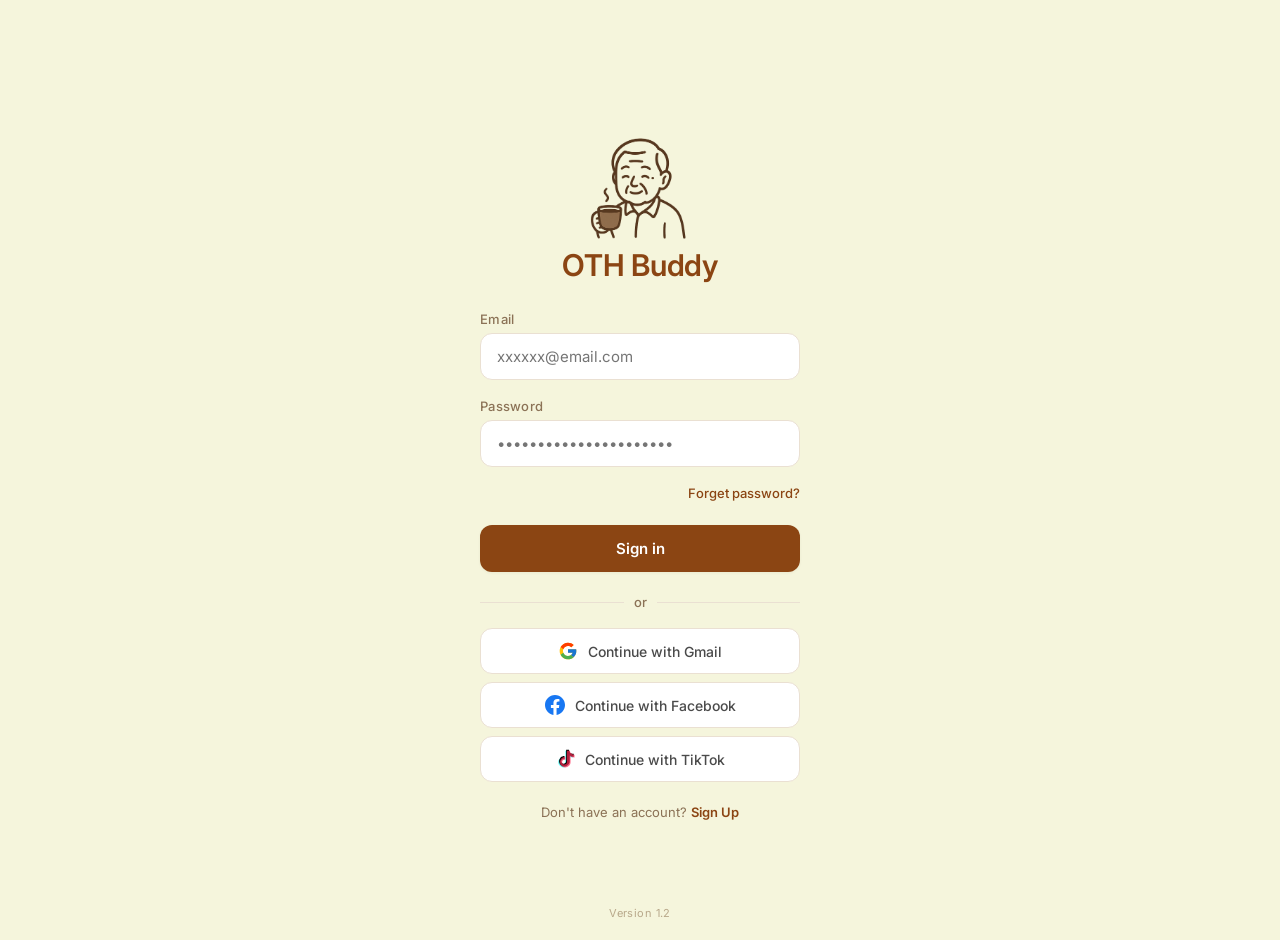
==== my-kopi-kaki-app/index.html @ 1e9fdfbc "merged UI with backend" ====
<!DOCTYPE html>
<html lang="en">
<head>
    <meta charset="UTF-8">
    <meta name="viewport" content="width=device-width, initial-scale=1.0">
    <title>OTH Buddy</title>
    <link rel="preconnect" href="https://fonts.googleapis.com">
    <link rel="preconnect" href="https://fonts.gstatic.com" crossorigin>
    <link rel="stylesheet" href="https://fonts.googleapis.com/css2?family=Inter:wght@400;500;600;700&display=swap">
    <link rel="stylesheet" href="styles.css">
</head>
<body>
    <!-- Sign In Page -->
    <div id="signin-page" class="page active">
        <div class="container">
            <div class="logo">
                <img src="images/mykopikaki.png" alt="OTH Buddy logo" class="logo-img">
                <h1 class="app-title">OTH Buddy</h1>
            </div>
            
            <form class="signin-form">
                <div class="form-group">
                    <label for="email">Email</label>
                    <input type="email" id="email" placeholder="xxxxxx@email.com" required>
                </div>
                
                <div class="form-group">
                    <label for="password">Password</label>
                    <input type="password" id="password" placeholder="••••••••••••••••••••••" required>
                </div>
                
                <a href="#" class="forgot-password">Forget password?</a>
                
                <button type="submit" class="signin-btn">Sign in</button>

                <div class="or-divider">
                    <span class="or-divider-line"></span>
                    <span class="or-divider-text">or</span>
                    <span class="or-divider-line"></span>
                </div>

                <div class="social-login">
                    <button type="button" class="social-btn">
                        <svg width="20" height="20" viewBox="0 0 48 48" xmlns="http://www.w3.org/2000/svg">
                            <path fill="#FFC107" d="M43.611 20.083H42V20H24v8h11.303c-1.649 4.657-6.08 8-11.303 8c-6.627 0-12-5.373-12-12s5.373-12 12-12c3.059 0 5.842 1.154 7.961 3.039l5.657-5.657C34.046 6.053 29.268 4 24 4C12.955 4 4 12.955 4 24s8.955 20 20 20s20-8.955 20-20c0-1.341-.138-2.65-.389-3.917z"/>
                            <path fill="#FF3D00" d="m6.306 14.691l6.571 4.819C14.655 15.108 18.961 12 24 12c3.059 0 5.842 1.154 7.961 3.039l5.657-5.657C34.046 6.053 29.268 4 24 4C16.318 4 9.656 8.337 6.306 14.691z"/>
                            <path fill="#4CAF50" d="M24 44c5.166 0 9.86-1.977 13.409-5.192l-6.19-5.238A11.91 11.91 0 0 1 24 36c-5.202 0-9.619-3.317-11.283-7.946l-6.522 5.025C9.505 39.556 16.227 44 24 44z"/>
                            <path fill="#1976D2" d="M43.611 20.083H42V20H24v8h11.303a12.04 12.04 0 0 1-4.087 5.571l.003-.002l6.19 5.238C36.971 39.205 44 34 44 24c0-1.341-.138-2.65-.389-3.917z"/>
                        </svg>
                        Continue with Gmail
                    </button>

                    <button type="button" class="social-btn">
                        <svg width="20" height="20" viewBox="0 0 24 24" xmlns="http://www.w3.org/2000/svg">
                            <path fill="#1877F2" d="M24 12.073c0-6.627-5.373-12-12-12s-12 5.373-12 12c0 5.99 4.388 10.954 10.125 11.854v-8.385H7.078v-3.47h3.047V9.43c0-3.007 1.792-4.669 4.533-4.669c1.312 0 2.686.235 2.686.235v2.953H15.83c-1.491 0-1.956.925-1.956 1.874v2.25h3.328l-.532 3.47h-2.796v8.385C19.612 23.027 24 18.062 24 12.073z"/>
                        </svg>
                        Continue with Facebook
                    </button>

                    <button type="button" class="social-btn">
                        <svg width="20" height="20" viewBox="0 0 24 24" xmlns="http://www.w3.org/2000/svg">
                            <path fill="#25F4EE" d="M19.59 6.69a4.83 4.83 0 0 1-3.77-4.25V2h-3.45v13.67a2.89 2.89 0 0 1-5.2 1.74a2.89 2.89 0 0 1 2.31-4.64a2.93 2.93 0 0 1 .88.13V9.4a6.84 6.84 0 0 0-1-.05A6.33 6.33 0 0 0 5.8 20.1a6.34 6.34 0 0 0 10.86-4.43v-7a8.16 8.16 0 0 0 4.77 1.52v-3.4a4.85 4.85 0 0 1-1.84-.1z" opacity=".7"/>
                            <path fill="#000000" d="M20.59 5.69a4.83 4.83 0 0 1-3.77-4.25V1h-3.45v13.67a2.89 2.89 0 0 1-5.2 1.74a2.89 2.89 0 0 1 2.31-4.64a2.93 2.93 0 0 1 .88.13V8.4a6.84 6.84 0 0 0-1-.05A6.33 6.33 0 0 0 6.8 19.1a6.34 6.34 0 0 0 10.86-4.43v-7a8.16 8.16 0 0 0 4.77 1.52v-3.4a4.85 4.85 0 0 1-1.84-.1z"/>
                            <path fill="#FE2C55" d="M21.59 6.69a4.83 4.83 0 0 1-3.77-4.25V2h-3.45v13.67a2.89 2.89 0 0 1-5.2 1.74a2.89 2.89 0 0 1 2.31-4.64a2.93 2.93 0 0 1 .88.13V9.4a6.84 6.84 0 0 0-1-.05A6.33 6.33 0 0 0 7.8 20.1a6.34 6.34 0 0 0 10.86-4.43v-7a8.16 8.16 0 0 0 4.77 1.52v-3.4a4.85 4.85 0 0 1-1.84-.1z" opacity=".7"/>
                        </svg>
                        Continue with TikTok
                    </button>
                </div>

                <p class="signup-link">Don't have an account? <a href="#" onclick="showPage('welcome-page')">Sign Up</a></p>
            </form>
            
            <div class="version">Version 1.2</div>
        </div>
    </div>

    <!-- Welcome/Language Selection Page -->
    <div id="welcome-page" class="page">
        <div class="container">
            <h1 class="welcome-title" data-translate="welcomeTitle">Welcome!</h1>

            <div class="language-options">
                <button class="language-btn" onclick="setLanguage('en')" data-translate="englishButton">English</button>
                <button class="language-btn" onclick="setLanguage('zh')" data-translate="chineseButton">中文</button>
                <button class="language-btn" onclick="setLanguage('ms')" data-translate="malayButton">Bahasa Melayu</button>
            </div>
            </div>
    </div>

    <!-- Interests Selection Page -->
    <div id="interests-page" class="page">
        <button class="skip-btn" onclick="skipInterests()" data-translate="skipBtn">Skip</button>
        <div class="interests-container">
            <h1 class="interests-title" data-translate="interestsTitle">What are you interested in?</h1>
            <p class="interests-subtitle" data-translate="interestsSubtitle">Pick a few to personalise your feed at Tampines Hub</p>

            <div class="interests-grid">
                <div class="interest-card" data-interest="food" onclick="toggleInterest(this)">
                    <span class="interest-icon">🍴</span>
                    <span class="interest-label" data-translate="interestFood">Food</span>
                </div>
                <div class="interest-card" data-interest="fitness" onclick="toggleInterest(this)">
                    <span class="interest-icon">💪</span>
                    <span class="interest-label" data-translate="interestFitness">Fitness</span>
                </div>
                <div class="interest-card" data-interest="healthcare" onclick="toggleInterest(this)">
                    <span class="interest-icon">🏥</span>
                    <span class="interest-label" data-translate="interestHealthcare">Healthcare</span>
                </div>
                <div class="interest-card" data-interest="financial" onclick="toggleInterest(this)">
                    <span class="interest-icon">💰</span>
                    <span class="interest-label" data-translate="interestFinancial">Financial Services</span>
                </div>
                <div class="interest-card" data-interest="movies" onclick="toggleInterest(this)">
                    <span class="interest-icon">🎬</span>
                    <span class="interest-label" data-translate="interestMovies">Movies</span>
                </div>
                <div class="interest-card" data-interest="library" onclick="toggleInterest(this)">
                    <span class="interest-icon">📚</span>
                    <span class="interest-label" data-translate="interestLibrary">Library</span>
                </div>
                <div class="interest-card" data-interest="shopping" onclick="toggleInterest(this)">
                    <span class="interest-icon">🛍️</span>
                    <span class="interest-label" data-translate="interestShopping">Shopping</span>
                </div>
                <div class="interest-card" data-interest="arts" onclick="toggleInterest(this)">
                    <span class="interest-icon">🎨</span>
                    <span class="interest-label" data-translate="interestArts">Arts &amp; Culture</span>
                </div>
                <div class="interest-card" data-interest="nature" onclick="toggleInterest(this)">
                    <span class="interest-icon">🌳</span>
                    <span class="interest-label" data-translate="interestNature">Parks &amp; Nature</span>
                </div>
                <div class="interest-card" data-interest="community" onclick="toggleInterest(this)">
                    <span class="interest-icon">🎉</span>
                    <span class="interest-label" data-translate="interestCommunity">Community Events</span>
                </div>
                <div class="interest-card" data-interest="swimming" onclick="toggleInterest(this)">
                    <span class="interest-icon">🏊</span>
                    <span class="interest-label" data-translate="interestSwimming">Swimming</span>
                </div>
                <div class="interest-card" data-interest="dance" onclick="toggleInterest(this)">
                    <span class="interest-icon">💃</span>
                    <span class="interest-label" data-translate="interestDance">Dance</span>
                </div>
                <div class="interest-card" data-interest="family" onclick="toggleInterest(this)">
                    <span class="interest-icon">👨‍👩‍👧</span>
                    <span class="interest-label" data-translate="interestFamily">Family &amp; Kids</span>
                </div>
                <div class="interest-card" data-interest="education" onclick="toggleInterest(this)">
                    <span class="interest-icon">🎓</span>
                    <span class="interest-label" data-translate="interestEducation">Education</span>
                </div>
            </div>

            <button class="interests-continue-btn" onclick="saveInterestsAndContinue()" data-translate="continueBtn">Continue</button>
        </div>
    </div>

    <!-- Home Page with Horizontal News Slideshow -->
    <div id="home-page" class="page">
        <div class="home-container">
            <!-- Enhanced Horizontal News Slideshow Section -->
            <div class="news-slideshow-wrapper">
                <h2 class="section-title" data-translate="eventsHappeningSoon">Events happening soon</h2>
                
                <div class="enhanced-slideshow-container">
                    <div class="slideshow-viewport">
                        <div class="enhanced-slides-track" id="enhancedSlidesTrack">
                            <!-- Event 1 - Fitness at Our Tampines Hub -->
                            <div class="enhanced-news-slide" data-category="fitness community" data-event-id="fitness">
                                <div class="slide-background">
                                    <img src="images/fitness.jpg" alt="Fitness at Our Tampines Hub" class="slide-bg-image">
                                    <div class="slide-overlay"></div>
                                </div>
                                <div class="slide-content-overlay">
                                    <div class="category-badge fitness" data-translate="fitness">Fitness</div>
                                    <h3 class="slide-main-title" data-translate="othFitnessTitle">Keep Fit @ Our Tampines Hub</h3>
                                    <p class="slide-subtitle" data-translate="othFitnessSubtitle">Workouts at Gate 1</p>
                                    <p class="slide-description" data-translate="othFitnessDescription">Stay active and join workouts of various intensity levels at Our Tampines Hub Gate 1. No pre-registration required — first-come, first-served (max 35 pax without equipment, 20 with).</p>
                                    <div class="slide-action">
                                        <button class="read-more-btn" data-translate="readMoreButton" onclick="openEventModal(this.closest('.enhanced-news-slide').dataset.eventId)">Read More</button>
                                        <div class="slide-meta">
                                            <span class="author" data-translate="byOTH">By Our Tampines Hub</span>
                                            <span class="read-time" data-translate="freeEntry">Free entry</span>
                                        </div>
                                    </div>
                                </div>
                            </div>

                            <!-- Event 2 - Movie Night: Wicked -->
                            <div class="enhanced-news-slide" data-category="movies community family" data-event-id="wicked">
                                <div class="slide-background">
                                    <img src="images/movie.jpg" alt="Movie Night Wicked" class="slide-bg-image">
                                    <div class="slide-overlay"></div>
                                </div>
                                <div class="slide-content-overlay">
                                    <div class="category-badge lifestyle" data-translate="movie">Movie</div>
                                    <h3 class="slide-main-title" data-translate="wickedTitle">Movie Night: Wicked</h3>
                                    <p class="slide-subtitle" data-translate="wickedSubtitle">Tampines Changkat CC</p>
                                    <p class="slide-description" data-translate="wickedDescription">Join us for a magical movie night featuring "Wicked" on the big screen. Bring family and friends for an evening of fun, laughter and community bonding.</p>
                                    <div class="slide-action">
                                        <button class="read-more-btn" data-translate="readMoreButton" onclick="openEventModal(this.closest('.enhanced-news-slide').dataset.eventId)">Read More</button>
                                        <div class="slide-meta">
                                            <span class="author" data-translate="byChangkatCC">By Tampines Changkat CC</span>
                                            <span class="read-time" data-translate="wickedRegister">go.gov.sg/tckmcmay26</span>
                                        </div>
                                    </div>
                                </div>
                            </div>

                            <!-- Event 3 - Storytelling: The Girl, Grandpa and Ox -->
                            <div class="enhanced-news-slide" data-category="arts community family" data-event-id="grandpaOx">
                                <div class="slide-background">
                                    <img src="images/stories.jpg" alt="The Girl, Grandpa and Ox" class="slide-bg-image">
                                    <div class="slide-overlay"></div>
                                </div>
                                <div class="slide-content-overlay">
                                    <div class="category-badge community" data-translate="storytelling">Storytelling</div>
                                    <h3 class="slide-main-title" data-translate="grandpaOxTitle">The Girl, Grandpa and Ox</h3>
                                    <p class="slide-subtitle" data-translate="grandpaOxSubtitle">OTH Wellness Garden, L5</p>
                                    <p class="slide-description" data-translate="grandpaOxDescription">Granddaughter and Grandpa set off on foot to sell their Ox at the faraway market. Along the way, strangers give them opposite ideas on how to travel — will the three arrive safely?</p>
                                    <div class="slide-action">
                                        <button class="read-more-btn" data-translate="readMoreButton" onclick="openEventModal(this.closest('.enhanced-news-slide').dataset.eventId)">Read More</button>
                                        <div class="slide-meta">
                                            <span class="author" data-translate="byOTH">By Our Tampines Hub</span>
                                            <span class="read-time" data-translate="grandpaOxDate">23 May, 6-7pm</span>
                                        </div>
                                    </div>
                                </div>
                            </div>

                            <!-- Event 4 - Family Sports Day -->
                            <div class="enhanced-news-slide" data-category="fitness community family" data-event-id="familySports">
                                <div class="slide-background">
                                    <img src="images/familysportsday.jpg" alt="Family Sports Day" class="slide-bg-image">
                                    <div class="slide-overlay"></div>
                                </div>
                                <div class="slide-content-overlay">
                                    <div class="category-badge health" data-translate="family">Family</div>
                                    <h3 class="slide-main-title" data-translate="familySportsTitle">Family Sports Day</h3>
                                    <p class="slide-subtitle" data-translate="familySportsSubtitle">SPACE @ OTH, Level 2</p>
                                    <p class="slide-description" data-translate="familySportsDescription">A fun-packed afternoon for parents and children to get active together. Mass Workout, Target Toss, Jenga, Mini Sports & Obstacle Course. FREE goodie bags + Lucky Draw. Just $2 per pax.</p>
                                    <div class="slide-action">
                                        <button class="read-more-btn" data-translate="readMoreButton" onclick="openEventModal(this.closest('.enhanced-news-slide').dataset.eventId)">Read More</button>
                                        <div class="slide-meta">
                                            <span class="author" data-translate="byParkviewRN">By Tampines Parkview RN</span>
                                            <span class="read-time" data-translate="familySportsDate">30 May, 10am-2pm</span>
                                        </div>
                                    </div>
                                </div>
                            </div>

                            <!-- Event 5 - Chinese Street Dance Finals -->
                            <div class="enhanced-news-slide" data-category="dance community" data-event-id="streetDance">
                                <div class="slide-background">
                                    <img src="images/chinesestreetdance.jpg" alt="Chinese Street Dance Finals" class="slide-bg-image">
                                    <div class="slide-overlay"></div>
                                </div>
                                <div class="slide-content-overlay">
                                    <div class="category-badge entertainment" data-translate="dance">Dance</div>
                                    <h3 class="slide-main-title" data-translate="streetDanceTitle">Chinese Street Dance Finals</h3>
                                    <p class="slide-subtitle" data-translate="streetDanceSubtitle">爱上华文街舞比赛 2026</p>
                                    <p class="slide-description" data-translate="streetDanceDescription">Grand Finals heading to Our Tampines Hub! High-octane energy from secondary school students. Come scream for your favourite team and catch the weekend 正能量 (positive energy).</p>
                                    <div class="slide-action">
                                        <button class="read-more-btn" data-translate="readMoreButton" onclick="openEventModal(this.closest('.enhanced-news-slide').dataset.eventId)">Read More</button>
                                        <div class="slide-meta">
                                            <span class="author" data-translate="byOTH">By Our Tampines Hub</span>
                                            <span class="read-time" data-translate="streetDanceDate">23 May, 2pm</span>
                                        </div>
                                    </div>
                                </div>
                            </div>

                            <!-- Event 6 - LTA PMA Regulations Talk -->
                            <div class="enhanced-news-slide" data-category="healthcare education community" data-event-id="ltaTalk">
                                <div class="slide-background">
                                    <img src="images/LTAtalk.jpg" alt="LTA PMA Regulations Talk" class="slide-bg-image">
                                    <div class="slide-overlay"></div>
                                </div>
                                <div class="slide-content-overlay">
                                    <div class="category-badge technology" data-translate="education">Education</div>
                                    <h3 class="slide-main-title" data-translate="ltaTalkTitle">New PMA Regulations Talk</h3>
                                    <p class="slide-subtitle" data-translate="ltaTalkSubtitle">ESH@Tampines × LTA</p>
                                    <p class="slide-description" data-translate="ltaTalkDescription">For PMA users and caregivers — learn about Singapore's new speed limit rules, medical certification requirements, and safe usage on public paths before regulations take effect.</p>
                                    <div class="slide-action">
                                        <button class="read-more-btn" data-translate="readMoreButton" onclick="openEventModal(this.closest('.enhanced-news-slide').dataset.eventId)">Read More</button>
                                        <div class="slide-meta">
                                            <span class="author" data-translate="byESH">By ESH@Tampines</span>
                                            <span class="read-time" data-translate="ltaTalkRegister">bit.ly/4dlRcAD</span>
                                        </div>
                                    </div>
                                </div>
                            </div>

                            <!-- Event 7 - Basic Manga Art -->
                            <div class="enhanced-news-slide" data-category="arts education family community" data-event-id="manga">
                                <div class="slide-background">
                                    <img src="images/manga.jpg" alt="Basic Manga Art" class="slide-bg-image">
                                    <div class="slide-overlay"></div>
                                </div>
                                <div class="slide-content-overlay">
                                    <div class="category-badge technology" data-translate="workshop">Workshop</div>
                                    <h3 class="slide-main-title" data-translate="mangaTitle">Basic Manga Art</h3>
                                    <p class="slide-subtitle" data-translate="mangaSubtitle">June Holidays · Tampines North</p>
                                    <p class="slide-description" data-translate="mangaDescription">Give your child a creative June-holiday adventure. 8 fun sessions learning to draw their own manga characters from scratch. Spots filling up fast!</p>
                                    <div class="slide-action">
                                        <button class="read-more-btn" data-translate="readMoreButton" onclick="openEventModal(this.closest('.enhanced-news-slide').dataset.eventId)">Read More</button>
                                        <div class="slide-meta">
                                            <span class="author" data-translate="byTampinesNorth">By Tampines North</span>
                                            <span class="read-time" data-translate="mangaLink">onepa.gov.sg</span>
                                        </div>
                                    </div>
                                </div>
                            </div>

                            <!-- Event 8 - Make A Plushie -->
                            <div class="enhanced-news-slide" data-category="arts family community" data-event-id="plushie">
                                <div class="slide-background">
                                    <img src="images/plushie.jpg" alt="Make A Plushie Workshop" class="slide-bg-image">
                                    <div class="slide-overlay"></div>
                                </div>
                                <div class="slide-content-overlay">
                                    <div class="category-badge lifestyle" data-translate="workshop">Workshop</div>
                                    <h3 class="slide-main-title" data-translate="plushieTitle">Make A Plushie</h3>
                                    <p class="slide-subtitle" data-translate="plushieSubtitle">June Holidays · Tampines North</p>
                                    <p class="slide-description" data-translate="plushieDescription">Craft and bring home your very own handmade plushie. A perfect creative session for kids to explore their imagination and make lasting memories with friends.</p>
                                    <div class="slide-action">
                                        <button class="read-more-btn" data-translate="readMoreButton" onclick="openEventModal(this.closest('.enhanced-news-slide').dataset.eventId)">Read More</button>
                                        <div class="slide-meta">
                                            <span class="author" data-translate="byTampinesNorth">By Tampines North</span>
                                            <span class="read-time" data-translate="plushieLink">onepa.gov.sg</span>
                                        </div>
                                    </div>
                                </div>
                            </div>

                            <!-- Event 9 - Crochet Workshop -->
                            <div class="enhanced-news-slide" data-category="arts community" data-event-id="crochet">
                                <div class="slide-background">
                                    <img src="images/crochet.jpg" alt="Crochet Workshop" class="slide-bg-image">
                                    <div class="slide-overlay"></div>
                                </div>
                                <div class="slide-content-overlay">
                                    <div class="category-badge lifestyle" data-translate="workshop">Workshop</div>
                                    <h3 class="slide-main-title" data-translate="crochetTitle">Crochet Your Own Flower</h3>
                                    <p class="slide-subtitle" data-translate="crochetSubtitle">Function Room 2, L4</p>
                                    <p class="slide-description" data-translate="crochetDescription">Experience the art of crochet and create a beautiful handmade flower. All materials provided with step-by-step guidance — perfect for beginners and craft lovers alike.</p>
                                    <div class="slide-action">
                                        <button class="read-more-btn" data-translate="readMoreButton" onclick="openEventModal(this.closest('.enhanced-news-slide').dataset.eventId)">Read More</button>
                                        <div class="slide-meta">
                                            <span class="author" data-translate="byOTH">By Our Tampines Hub</span>
                                            <span class="read-time" data-translate="crochetDate">24 May, 10-11am</span>
                                        </div>
                                    </div>
                                </div>
                            </div>

                            <!-- Event 10 - Scented Sachet Making -->
                            <div class="enhanced-news-slide" data-category="arts nature community" data-event-id="sachet">
                                <div class="slide-background">
                                    <img src="images/sachet.jpg" alt="Scented Sachet Making" class="slide-bg-image">
                                    <div class="slide-overlay"></div>
                                </div>
                                <div class="slide-content-overlay">
                                    <div class="category-badge health" data-translate="wellness">Wellness</div>
                                    <h3 class="slide-main-title" data-translate="sachetTitle">Scented Sachet Making</h3>
                                    <p class="slide-subtitle" data-translate="sachetSubtitle">OTH Wellness Garden, L5</p>
                                    <p class="slide-description" data-translate="sachetDescription">Enjoy a mindful garden walk and craft scented sachets with dried flowers and herbs. Perfect for relaxation, easing fatigue, and better sleep — self-care through nature's gentle gifts.</p>
                                    <div class="slide-action">
                                        <button class="read-more-btn" data-translate="readMoreButton" onclick="openEventModal(this.closest('.enhanced-news-slide').dataset.eventId)">Read More</button>
                                        <div class="slide-meta">
                                            <span class="author" data-translate="byOTH">By Our Tampines Hub</span>
                                            <span class="read-time" data-translate="sachetDate">23 May, 8.30-9.30am</span>
                                        </div>
                                    </div>
                                </div>
                            </div>
                        </div>
                    </div>

                    <!-- Slideshow Navigation Dots -->
                    <div class="slideshow-navigation">
                        <div class="nav-dots">
                            <span class="nav-dot active" data-slide="0"></span>
                            <span class="nav-dot" data-slide="1"></span>
                            <span class="nav-dot" data-slide="2"></span>
                            <span class="nav-dot" data-slide="3"></span>
                            <span class="nav-dot" data-slide="4"></span>
                            <span class="nav-dot" data-slide="5"></span>
                            <span class="nav-dot" data-slide="6"></span>
                            <span class="nav-dot" data-slide="7"></span>
                            <span class="nav-dot" data-slide="8"></span>
                            <span class="nav-dot" data-slide="9"></span>
                        </div>
                    </div>
                </div>
            </div>

            <!-- Things to do at Tampines Hub -->
            <div class="things-to-do-section">
                <h2 class="section-title" data-translate="thingsToDoTitle">Things to do at Tampines Hub</h2>
                <div class="things-grid">
                    <div class="thing-card thing-food" onclick="openDirectory('food')">
                        <span class="thing-icon">🍜</span>
                        <span class="thing-label" data-translate="cardFood">Food &amp; Hawker</span>
                    </div>
                    <div class="thing-card thing-healthcare" onclick="openDirectory('healthcare')">
                        <span class="thing-icon">🏥</span>
                        <span class="thing-label" data-translate="cardHealthcare">Healthcare</span>
                    </div>
                    <div class="thing-card thing-library" onclick="openDirectory('library')">
                        <span class="thing-icon">📚</span>
                        <span class="thing-label" data-translate="cardLibrary">Regional Library</span>
                    </div>
                    <div class="thing-card thing-swim" onclick="openDirectory('swimming')">
                        <span class="thing-icon">🏊</span>
                        <span class="thing-label" data-translate="cardSwim">Swimming Complex</span>
                    </div>
                    <div class="thing-card thing-gym" onclick="openDirectory('gym')">
                        <span class="thing-icon">💪</span>
                        <span class="thing-label" data-translate="cardGym">Fitness Gym</span>
                    </div>
                    <div class="thing-card thing-garden" onclick="openDirectory('plaza')">
                        <span class="thing-icon">🌳</span>
                        <span class="thing-label" data-translate="cardPlaza">Festive Plaza</span>
                    </div>
                </div>
            </div>

            <!-- Bottom Navigation -->
            <nav class="bottom-nav">
                <button class="nav-btn active" onclick="showPage('home-page')">
                    <span class="nav-icon">
                        <img src="images/home-svgrepo-com (1).svg" alt="Home Logo" class="home-img" style="width: 30px; height: 30px;">
                    </span>
                    <span class="nav-label" data-translate="navHome">Home</span>
                </button>

                <button class="nav-btn" onclick="showPage('calendar-page')">
                    <span class="nav-icon">
                        <img src="images/calendar-lines-svgrepo-com.svg" alt="Calendar Logo" class="calendar-img" style="width: 30px; height: 30px;">
                    </span>
                    <span class="nav-label" style="color: #8B4513;" data-translate="navCalendar">Calendar</span>
                </button>

                <button class="nav-btn" onclick="showPage('camera-page')">
                    <span class="nav-icon">
                        <img src="images/camera.svg" alt="Camera Logo" class="camera-img" style="width: 30px; height: 30px;">
                    </span>
                    <span class="nav-label" style="color: #8B4513;" data-translate="navCamera">Camera</span>
                </button>

                <button class="nav-btn" onclick="showPage('companion-page')">
                    <span class="nav-icon">
                        <img src="images/avatar.svg" alt="Companion Logo" class="companion-img" style="width: 30px; height: 30px;">
                    </span>
                    <span class="nav-label" style="color: #8B4513;" data-translate="navCompanion">Buddy</span>
                </button>
            </nav>
        </div>
    </div>

    <!-- Calendar Page -->
    <div id="calendar-page" class="page">
        <div class="container">
            <h1 class="calendar-title" data-translate="calendarTitle">Calendar</h1>
            
            <div class="calendar-header">
                <button id="prevMonthBtn" class="month-nav-btn">&lt;</button>
                <span id="monthYearLabel" class="month-year">May 2026</span>
                <button id="nextMonthBtn" class="month-nav-btn">&gt;</button>
            </div>

            <div class="calendar-grid" id="calendarGrid">
                <div class="calendar-day-header" data-translate="calendarSun">Sun</div>
                <div class="calendar-day-header" data-translate="calendarMon">Mon</div>
                <div class="calendar-day-header" data-translate="calendarTue">Tue</div>
                <div class="calendar-day-header" data-translate="calendarWed">Wed</div>
                <div class="calendar-day-header" data-translate="calendarThu">Thu</div>
                <div class="calendar-day-header" data-translate="calendarFri">Fri</div>
                <div class="calendar-day-header" data-translate="calendarSat">Sat</div>
                <!-- Calendar days populated by JavaScript -->
            </div>

            <!-- Events for the selected day -->
            <div id="dayEventsPanel" class="day-events-panel" style="display: none;">
                <h3 id="dayEventsTitle" class="day-events-title"></h3>
                <div id="dayEventsList" class="day-events-list"></div>
            </div>
            
            <nav class="bottom-nav">
                <button class="nav-btn active" onclick="showPage('home-page')">
                    <span class="nav-icon">
                        <img src="images/home-svgrepo-com (1).svg" alt="Home Logo" class="home-img"
                            style="width: 30px; height: 30px;">
                    </span>
                    <span class="nav-label" data-translate="navHome">Home</span>
                </button>

                <button class="nav-btn" onclick="showPage('calendar-page')">
                    <span class="nav-icon">
                        <img src="images/calendar-lines-svgrepo-com.svg" alt="Calendar Logo" class="calendar-img"
                            style="width: 30px; height: 30px;">
                    </span>
                    <span class="nav-label" style="color: #8B4513;" data-translate="navCalendar">Calendar</span>
                </button>

                <button class="nav-btn" onclick="showPage('camera-page')">
                    <span class="nav-icon">
                        <img src="images/camera.svg" alt="Camera Logo" class="camera-img"
                            style="width: 30px; height: 30px;">
                    </span>
                    <span class="nav-label" style="color: #8B4513;" data-translate="navCamera">Camera</span>
                </button>

                <button class="nav-btn" onclick="showPage('companion-page')">
                    <span class="nav-icon">
                        <img src="images/avatar.svg" alt="Companion Logo" class="companion-img"
                            style="width: 30px; height: 30px;">
                    </span>
                    <span class="nav-label" style="color: #8B4513;" data-translate="navCompanion">Buddy</span>
                </button>
            </nav>
        </div>
    </div>

    <!-- Buddy (Companion) Page - AI Chatbot -->
    <div id="companion-page" class="page">
        <div class="buddy-container">
            <div class="buddy-header">
                <div class="buddy-avatar-circle">🤖</div>
                <h2 class="buddy-greeting" data-translate="buddyGreeting">Hi! I'm Buddy</h2>
                <p class="buddy-tagline" data-translate="buddyTagline">How can I help you today?</p>
            </div>

            <div class="buddy-messages" id="buddyMessages">
                <div class="buddy-msg buddy-msg-assistant" data-translate="buddyIntroMessage">
                    Hello! I'm Buddy 🤗 You can ask me anything about Tampines Hub — events, clinics, food, library, swimming, or just chat with me. Tap the big mic button if you'd like to speak instead of typing.
                </div>
            </div>

            <form class="buddy-input-area" onsubmit="sendBuddyForm(event)">
                <input type="text" class="buddy-text-input" id="buddyTextInput" data-translate-placeholder="buddyInputPlaceholder" placeholder="Type your question..." autocomplete="off">
                <button type="submit" class="buddy-send-btn" aria-label="Send">➤</button>
                <button type="button" class="buddy-mic-btn" id="buddyMicBtn" onclick="toggleBuddyVoice()" aria-label="Voice input">
                    <span class="buddy-mic-icon">🎤</span>
                </button>
            </form>
            
            <nav class="bottom-nav">
                <button class="nav-btn active" onclick="showPage('home-page')">
                    <span class="nav-icon">
                        <img src="images/home-svgrepo-com (1).svg" alt="Home Logo" class="home-img"
                            style="width: 30px; height: 30px;">
                    </span>
                    <span class="nav-label" data-translate="navHome">Home</span>
                </button>

                <button class="nav-btn" onclick="showPage('calendar-page')">
                    <span class="nav-icon">
                        <img src="images/calendar-lines-svgrepo-com.svg" alt="Calendar Logo" class="calendar-img"
                            style="width: 30px; height: 30px;">
                    </span>
                    <span class="nav-label" style="color: #8B4513;" data-translate="navCalendar">Calendar</span>
                </button>

                <button class="nav-btn" onclick="showPage('camera-page')">
                    <span class="nav-icon">
                        <img src="images/camera.svg" alt="Camera Logo" class="camera-img"
                            style="width: 30px; height: 30px;">
                    </span>
                    <span class="nav-label" style="color: #8B4513;" data-translate="navCamera">Camera</span>
                </button>

                <button class="nav-btn" onclick="showPage('companion-page')">
                    <span class="nav-icon">
                        <img src="images/avatar.svg" alt="Companion Logo" class="companion-img"
                            style="width: 30px; height: 30px;">
                    </span>
                    <span class="nav-label" style="color: #8B4513;" data-translate="navCompanion">Buddy</span>
                </button>
            </nav>
        </div>
    </div>

    <!-- Camera Page (placeholder) -->
    <div id="camera-page" class="page">
        <div class="container">
            <h1 class="camera-title" data-translate="cameraTitle">Camera</h1>
            <p class="camera-subtitle" data-translate="cameraSubtitle">Capture memories at Tampines Hub</p>

            <nav class="bottom-nav">
                <button class="nav-btn" onclick="showPage('home-page')">
                    <span class="nav-icon">
                        <img src="images/home-svgrepo-com (1).svg" alt="Home Logo" class="home-img"
                            style="width: 30px; height: 30px;">
                    </span>
                    <span class="nav-label" data-translate="navHome">Home</span>
                </button>

                <button class="nav-btn" onclick="showPage('calendar-page')">
                    <span class="nav-icon">
                        <img src="images/calendar-lines-svgrepo-com.svg" alt="Calendar Logo" class="calendar-img"
                            style="width: 30px; height: 30px;">
                    </span>
                    <span class="nav-label" style="color: #8B4513;" data-translate="navCalendar">Calendar</span>
                </button>

                <button class="nav-btn active" onclick="showPage('camera-page')">
                    <span class="nav-icon">
                        <img src="images/camera.svg" alt="Camera Logo" class="camera-img"
                            style="width: 30px; height: 30px;">
                    </span>
                    <span class="nav-label" style="color: #8B4513;" data-translate="navCamera">Camera</span>
                </button>

                <button class="nav-btn" onclick="showPage('companion-page')">
                    <span class="nav-icon">
                        <img src="images/avatar.svg" alt="Companion Logo" class="companion-img"
                            style="width: 30px; height: 30px;">
                    </span>
                    <span class="nav-label" style="color: #8B4513;" data-translate="navCompanion">Buddy</span>
                </button>
            </nav>
        </div>
    </div>

    <!-- Directory Page (list of places in a category) -->
    <div id="directory-page" class="page">
        <div class="directory-container">
            <div class="directory-header">
                <button class="directory-back-btn" onclick="showPage('home-page')" aria-label="Back">←</button>
                <h1 id="directoryTitle" class="directory-title">Healthcare</h1>
            </div>
            <p id="directorySubtitle" class="directory-subtitle">Clinics at Our Tampines Hub</p>

            <div class="directory-sort">
                <button class="sort-chip active" data-sort="rating" onclick="setDirectorySort('rating')"><span data-translate="sortTopRated">⭐ Top rated</span></button>
                <button class="sort-chip" data-sort="reviews" onclick="setDirectorySort('reviews')"><span data-translate="sortMostReviewed">💬 Most reviewed</span></button>
            </div>

            <div id="directoryList" class="directory-list"></div>

            <nav class="bottom-nav">
                <button class="nav-btn active" onclick="showPage('home-page')">
                    <span class="nav-icon">
                        <img src="images/home-svgrepo-com (1).svg" alt="Home Logo" class="home-img" style="width: 30px; height: 30px;">
                    </span>
                    <span class="nav-label" data-translate="navHome">Home</span>
                </button>
                <button class="nav-btn" onclick="showPage('calendar-page')">
                    <span class="nav-icon">
                        <img src="images/calendar-lines-svgrepo-com.svg" alt="Calendar Logo" class="calendar-img" style="width: 30px; height: 30px;">
                    </span>
                    <span class="nav-label" style="color: #8B4513;" data-translate="navCalendar">Calendar</span>
                </button>
                <button class="nav-btn" onclick="showPage('camera-page')">
                    <span class="nav-icon">
                        <img src="images/camera.svg" alt="Camera Logo" class="camera-img" style="width: 30px; height: 30px;">
                    </span>
                    <span class="nav-label" style="color: #8B4513;" data-translate="navCamera">Camera</span>
                </button>
                <button class="nav-btn" onclick="showPage('companion-page')">
                    <span class="nav-icon">
                        <img src="images/avatar.svg" alt="Companion Logo" class="companion-img" style="width: 30px; height: 30px;">
                    </span>
                    <span class="nav-label" style="color: #8B4513;" data-translate="navCompanion">Buddy</span>
                </button>
            </nav>
        </div>
    </div>

    <!-- Place Detail Page (info + reviews) -->
    <div id="place-page" class="page">
        <div class="place-container">
            <div class="place-header">
                <button class="directory-back-btn" onclick="backFromPlace()" aria-label="Back">←</button>
                <h1 id="placeName" class="place-title">Place Name</h1>
            </div>

            <img id="placeHeroImage" class="place-hero-image" src="" alt="" style="display: none;">

            <div class="place-hero">
                <div id="placeIconBig" class="place-icon-big">🏥</div>
                <div class="place-summary">
                    <div class="place-rating-row">
                        <span id="placeStars" class="place-stars">★★★★★</span>
                        <span id="placeRatingNum" class="place-rating-num">0.0</span>
                        <span id="placeReviewsCount" class="place-reviews-count">(0 reviews)</span>
                    </div>
                    <p id="placeCategoryLine" class="place-category-line">Medical clinic in Singapore</p>
                </div>
            </div>

            <div class="place-meta">
                <div class="meta-row"><span class="meta-icon">📍</span><span id="placeAddress"></span></div>
                <div class="meta-row"><span class="meta-icon">📞</span><span id="placePhone"></span></div>
                <div class="meta-row"><span class="meta-icon">⏰</span><span id="placeHours"></span></div>
            </div>

            <div class="place-actions">
                <button class="place-action-btn" onclick="callPlace()"><span data-translate="actionCall">📞 Call</span></button>
                <button class="place-action-btn" onclick="directionsPlace()"><span data-translate="actionDirections">🧭 Directions</span></button>
            </div>

            <div class="reviews-section">
                <div class="reviews-section-header">
                    <h3 class="reviews-section-title" data-translate="reviewsTitle">Reviews</h3>
                    <button class="write-review-btn" onclick="openReviewForm()"><span data-translate="writeReview">✍️ Write a review</span></button>
                </div>

                <div id="reviewForm" class="review-form" style="display: none;">
                    <p class="review-form-label" data-translate="yourRating">Your rating</p>
                    <div class="star-input" id="starInput">
                        <span class="star-pick" data-value="1">☆</span>
                        <span class="star-pick" data-value="2">☆</span>
                        <span class="star-pick" data-value="3">☆</span>
                        <span class="star-pick" data-value="4">☆</span>
                        <span class="star-pick" data-value="5">☆</span>
                    </div>
                    <textarea id="reviewText" class="review-textarea" data-translate-placeholder="reviewPlaceholder" placeholder="Share your experience..." rows="3"></textarea>
                    <div class="review-form-actions">
                        <button class="review-cancel-btn" onclick="closeReviewForm()" data-translate="cancelBtn">Cancel</button>
                        <button class="review-submit-btn" onclick="submitReview()" data-translate="postReviewBtn">Post review</button>
                    </div>
                </div>

                <div id="reviewsList" class="reviews-list"></div>
            </div>

            <nav class="bottom-nav">
                <button class="nav-btn active" onclick="showPage('home-page')">
                    <span class="nav-icon">
                        <img src="images/home-svgrepo-com (1).svg" alt="Home Logo" class="home-img" style="width: 30px; height: 30px;">
                    </span>
                    <span class="nav-label" data-translate="navHome">Home</span>
                </button>
                <button class="nav-btn" onclick="showPage('calendar-page')">
                    <span class="nav-icon">
                        <img src="images/calendar-lines-svgrepo-com.svg" alt="Calendar Logo" class="calendar-img" style="width: 30px; height: 30px;">
                    </span>
                    <span class="nav-label" style="color: #8B4513;" data-translate="navCalendar">Calendar</span>
                </button>
                <button class="nav-btn" onclick="showPage('camera-page')">
                    <span class="nav-icon">
                        <img src="images/camera.svg" alt="Camera Logo" class="camera-img" style="width: 30px; height: 30px;">
                    </span>
                    <span class="nav-label" style="color: #8B4513;" data-translate="navCamera">Camera</span>
                </button>
                <button class="nav-btn" onclick="showPage('companion-page')">
                    <span class="nav-icon">
                        <img src="images/avatar.svg" alt="Companion Logo" class="companion-img" style="width: 30px; height: 30px;">
                    </span>
                    <span class="nav-label" style="color: #8B4513;" data-translate="navCompanion">Buddy</span>
                </button>
            </nav>
        </div>
    </div>

    <!-- Event Detail Modal -->
    <div id="eventModal" class="event-modal" style="display: none;">
        <div class="event-modal-overlay" onclick="closeEventModal()"></div>
        <div class="event-modal-content">
            <div class="event-modal-top-bar">
                <button id="eventModalAddBtn" class="event-modal-add-btn" onclick="addCurrentEventToCalendar()">
                    <span class="add-icon">＋</span> <span class="add-label" data-translate="addToCalendar">Add to Calendar</span>
                </button>
                <button class="event-modal-close-btn" onclick="closeEventModal()" aria-label="Close">×</button>
            </div>
            <div class="event-modal-scroll">
                <img id="eventModalImage" class="event-modal-image" src="" alt="">
                <div class="event-modal-body">
                    <h2 id="eventModalTitle" class="event-modal-title"></h2>
                    <div class="event-modal-meta-grid">
                        <div class="meta-row"><span class="meta-icon">📅</span><span id="eventModalDate"></span></div>
                        <div class="meta-row"><span class="meta-icon">⏰</span><span id="eventModalTime"></span></div>
                        <div class="meta-row"><span class="meta-icon">📍</span><span id="eventModalLocation"></span></div>
                    </div>
                    <p id="eventModalDescription" class="event-modal-description"></p>
                    <p id="eventModalRegister" class="event-modal-register"></p>
                </div>
            </div>
        </div>
    </div>

    <!-- Calendar Event Action Modal (for tapping events in calendar) -->
    <div id="calendarEventModal" class="event-modal" style="display: none;">
        <div class="event-modal-overlay" onclick="closeCalendarEventModal()"></div>
        <div class="event-modal-content event-modal-content-small">
            <div class="event-modal-top-bar">
                <h3 id="calendarEventModalTitle" class="calendar-event-title"></h3>
                <button class="event-modal-close-btn" onclick="closeCalendarEventModal()" aria-label="Close">×</button>
            </div>
            <div class="calendar-event-actions">
                <button class="calendar-event-action important-btn" onclick="toggleCalendarEventImportant()">
                    <span class="action-icon">⭐</span> <span id="importantBtnLabel" data-translate="markAsImportant">Mark as Important</span>
                </button>
                <button class="calendar-event-action remove-btn" onclick="removeCalendarEvent()">
                    <span class="action-icon">🗑️</span> <span data-translate="removeFromCalendar">Remove from Calendar</span>
                </button>
                <button class="calendar-event-action view-btn" onclick="viewCalendarEventDetails()">
                    <span class="action-icon">👁️</span> <span data-translate="viewFullDetails">View Full Details</span>
                </button>
            </div>
        </div>
    </div>

    <script src="script.js"></script>
</body>
</html>
---- my-kopi-kaki-app/styles.css ----
/* Design tokens — one ramp, applied consistently across the demo flow. */
:root {
    --color-bg: #F5F5DC;
    --color-surface: #FFFFFF;
    --color-surface-soft: #FFFCF6;
    --color-text: #4A4A4A;
    --color-heading: #4A2C0F;
    --color-muted: #8B7256;
    --color-brand: #8B4513;
    --color-brand-dark: #6F3710;
    --color-brand-soft: #FAF1E8;
    --color-divider: #EAE0D2;
    --shadow-sm: 0 1px 3px rgba(74, 44, 15, 0.06);
    --shadow-md: 0 4px 14px rgba(74, 44, 15, 0.08);
    --shadow-lg: 0 12px 32px rgba(74, 44, 15, 0.14);
    --radius-sm: 8px;
    --radius-md: 12px;
    --radius-lg: 18px;
    --radius-pill: 999px;
}

/* Reset and base styles */
* {
    margin: 0;
    padding: 0;
    box-sizing: border-box;
}

body {
    font-family: "Inter", -apple-system, BlinkMacSystemFont, "Segoe UI", Roboto, sans-serif;
    background-color: var(--color-bg);
    color: var(--color-text);
    overflow-x: hidden;
    -webkit-font-smoothing: antialiased;
    -moz-osx-font-smoothing: grayscale;
    text-rendering: optimizeLegibility;
}

/* Page container */
.page {
    display: none;
    min-height: 100vh;
    padding: 20px;
    position: relative;
}

.page.active {
    display: block;
}

.container {
    max-width: 400px;
    margin: 0 auto;
    height: 100vh;
    display: flex;
    flex-direction: column;
    justify-content: center;
    align-items: center;
    text-align: center;
}

/* Enhanced Home Container */
.home-container {
    max-width: 400px;
    margin: 0 auto;
    padding: 20px;
    padding-bottom: 100px; /* Space for bottom nav */
    min-height: 100vh;
    overflow-y: auto;
    display: flex;
    flex-direction: column;
    gap: 20px;
}

/* News slideshow wrapper override now that home-container scrolls */
.home-container .news-slideshow-wrapper {
    flex: 0 0 auto;
}

.home-container .enhanced-slideshow-container {
    flex: 0 0 auto;
    height: 280px;
}

/* Things to do at Tampines Hub */
.things-to-do-section {
    display: flex;
    flex-direction: column;
    gap: 12px;
}

.things-to-do-section .section-title {
    font-size: 18px;
    color: #8B4513;
    margin: 0;
    text-align: left;
}

.news-slideshow-wrapper .section-title {
    font-size: 18px;
    color: #8B4513;
    margin: 0 0 14px 0;
    text-align: center;
}

.things-grid {
    display: grid;
    grid-template-columns: repeat(3, 1fr);
    gap: 10px;
}

.thing-card {
    background: #FFF;
    border-radius: 14px;
    padding: 14px 8px;
    display: flex;
    flex-direction: column;
    align-items: center;
    justify-content: center;
    gap: 6px;
    text-align: center;
    box-shadow: 0 4px 12px rgba(139, 69, 19, 0.10);
    cursor: pointer;
    transition: transform 0.2s ease, box-shadow 0.2s ease;
    aspect-ratio: 1 / 1;
}

.thing-card:hover {
    transform: translateY(-2px);
    box-shadow: 0 8px 20px rgba(139, 69, 19, 0.18);
}

.thing-card .thing-icon {
    font-size: 32px;
    line-height: 1;
}

.thing-card .thing-label {
    font-size: 11px;
    font-weight: 600;
    color: #4A4A4A;
    line-height: 1.2;
}

.thing-food { background: linear-gradient(135deg, #FFF5E1, #FFE4B5); }
.thing-healthcare { background: linear-gradient(135deg, #FDECEC, #F8C8C8); }
.thing-library { background: linear-gradient(135deg, #E6F3FF, #C6E0FF); }
.thing-swim { background: linear-gradient(135deg, #E0F7FA, #B2EBF2); }
.thing-cinema { background: linear-gradient(135deg, #FCE4EC, #F8BBD0); }
.thing-gym { background: linear-gradient(135deg, #FFF3E0, #FFE0B2); }
.thing-garden { background: linear-gradient(135deg, #E8F5E9, #C8E6C9); }

/* Interests Selection Page */
#interests-page {
    padding: 0;
}

.skip-btn {
    position: absolute;
    top: 20px;
    right: 20px;
    background: transparent;
    border: none;
    color: var(--color-brand);
    font-size: 14px;
    font-weight: 600;
    cursor: pointer;
    padding: 8px 14px;
    border-radius: var(--radius-md);
    z-index: 10;
    font-family: inherit;
    letter-spacing: 0.02em;
    transition: background-color 0.15s ease;
}

.skip-btn:hover {
    background-color: var(--color-brand-soft);
}

.interests-container {
    max-width: 420px;
    margin: 0 auto;
    padding: 60px 20px 100px 20px;
    min-height: 100vh;
    display: flex;
    flex-direction: column;
}

.interests-title {
    font-size: 26px;
    font-weight: 600;
    color: var(--color-brand);
    margin-bottom: 8px;
    text-align: center;
    letter-spacing: -0.01em;
}

.interests-subtitle {
    font-size: 14px;
    color: #666;
    margin-bottom: 24px;
    text-align: center;
}

.interests-grid {
    display: grid;
    grid-template-columns: repeat(3, 1fr);
    gap: 10px;
    margin-bottom: 24px;
}

.interest-card {
    background: #FFF;
    border: 2px solid #DDD;
    border-radius: 14px;
    padding: 14px 8px;
    display: flex;
    flex-direction: column;
    align-items: center;
    justify-content: center;
    gap: 6px;
    text-align: center;
    cursor: pointer;
    transition: all 0.2s ease;
    aspect-ratio: 1 / 1;
}

.interest-card:hover {
    border-color: #8B4513;
    transform: translateY(-2px);
}

.interest-card.selected {
    border-color: #8B4513;
    background: #FFF5E1;
    box-shadow: 0 4px 12px rgba(139, 69, 19, 0.25);
}

.interest-card .interest-icon {
    font-size: 30px;
    line-height: 1;
}

.interest-card .interest-label {
    font-size: 11px;
    font-weight: 600;
    color: #4A4A4A;
    line-height: 1.2;
}

.interests-continue-btn {
    width: 100%;
    max-width: 380px;
    margin: 0 auto;
    padding: 14px;
    background-color: #8B4513;
    color: #FFF;
    border: none;
    border-radius: 10px;
    font-size: 16px;
    font-weight: 600;
    cursor: pointer;
    transition: background-color 0.2s ease;
}

.interests-continue-btn:hover {
    background-color: #6F3710;
}

/* ===== Buddy Chatbot Page ===== */
.buddy-container {
    max-width: 480px;
    margin: 0 auto;
    height: 100vh;
    display: flex;
    flex-direction: column;
    padding: 16px 16px 100px 16px;
    box-sizing: border-box;
}

.buddy-header {
    text-align: center;
    margin-bottom: 12px;
    flex-shrink: 0;
}

.buddy-avatar-circle {
    width: 72px;
    height: 72px;
    border-radius: 50%;
    background: linear-gradient(135deg, #FFE4B5, #FFB347);
    display: flex;
    align-items: center;
    justify-content: center;
    font-size: 38px;
    margin: 0 auto 8px auto;
    box-shadow: 0 6px 16px rgba(139, 69, 19, 0.2);
}

.buddy-greeting {
    font-size: 22px;
    font-weight: bold;
    color: #8B4513;
    margin-bottom: 2px;
}

.buddy-tagline {
    font-size: 14px;
    color: #666;
}

.buddy-messages {
    flex: 1;
    overflow-y: auto;
    padding: 14px 6px;
    display: flex;
    flex-direction: column;
    gap: 12px;
    min-height: 0;
}

.buddy-msg {
    max-width: 85%;
    padding: 14px 18px;
    border-radius: var(--radius-lg);
    font-size: 15.5px;
    line-height: 1.55;
    word-wrap: break-word;
    white-space: pre-line;
}

.buddy-msg-assistant {
    align-self: flex-start;
    background: var(--color-surface);
    color: var(--color-text);
    border-bottom-left-radius: 6px;
    box-shadow: var(--shadow-sm);
}

.buddy-msg-user {
    align-self: flex-end;
    background: var(--color-brand);
    color: #FFF;
    border-bottom-right-radius: 6px;
    box-shadow: var(--shadow-sm);
}

.buddy-msg-typing {
    align-self: flex-start;
    background: var(--color-surface);
    color: #999;
    font-style: italic;
    box-shadow: var(--shadow-sm);
}

.buddy-input-area {
    display: flex;
    align-items: center;
    gap: 10px;
    padding: 10px;
    background: #FFF;
    border-radius: 30px;
    box-shadow: 0 4px 16px rgba(139, 69, 19, 0.12);
    flex-shrink: 0;
    margin-bottom: 12px;
}

.buddy-text-input {
    flex: 1;
    border: none;
    padding: 12px 14px;
    font-size: 16px;
    background: transparent;
    color: #4A4A4A;
    outline: none;
    min-width: 0;
}

.buddy-text-input::placeholder {
    color: #AAA;
}

.buddy-send-btn {
    width: 44px;
    height: 44px;
    border-radius: 50%;
    border: none;
    background: #8B4513;
    color: #FFF;
    font-size: 18px;
    cursor: pointer;
    display: flex;
    align-items: center;
    justify-content: center;
    flex-shrink: 0;
    transition: background-color 0.2s ease, transform 0.15s ease;
}

.buddy-send-btn:hover {
    background: #6F3710;
}

.buddy-send-btn:active {
    transform: scale(0.95);
}

.buddy-mic-btn {
    width: 64px;
    height: 64px;
    border-radius: 50%;
    border: none;
    background: linear-gradient(135deg, #FD7E14, #E91E63);
    color: #FFF;
    font-size: 28px;
    cursor: pointer;
    display: flex;
    align-items: center;
    justify-content: center;
    flex-shrink: 0;
    box-shadow: 0 6px 16px rgba(233, 30, 99, 0.35);
    transition: transform 0.15s ease, box-shadow 0.15s ease;
}

.buddy-mic-btn:hover {
    transform: scale(1.05);
    box-shadow: 0 8px 20px rgba(233, 30, 99, 0.45);
}

.buddy-mic-btn:active {
    transform: scale(0.95);
}

.buddy-mic-btn.listening {
    background: linear-gradient(135deg, #E91E63, #C2185B);
    animation: micPulse 1.2s ease-in-out infinite;
}

@keyframes micPulse {
    0%, 100% {
        box-shadow: 0 6px 16px rgba(233, 30, 99, 0.35), 0 0 0 0 rgba(233, 30, 99, 0.6);
    }
    50% {
        box-shadow: 0 6px 16px rgba(233, 30, 99, 0.35), 0 0 0 14px rgba(233, 30, 99, 0);
    }
}

.buddy-mic-icon {
    line-height: 1;
}

/* Camera page placeholder */
.camera-title {
    font-size: 28px;
    color: #8B4513;
    margin-bottom: 10px;
}

.camera-subtitle {
    font-size: 14px;
    color: #666;
}

/* Sign In Page Styles */
.logo {
    margin-bottom: 4px;
    display: flex;
    flex-direction: column;
    align-items: center;
}

.logo-img {
    width: 180px;
    height: auto;
    border-radius: 20%;
    margin-bottom: -6px;
}

.app-title {
    font-size: 30px;
    font-weight: 600;
    color: var(--color-brand);
    margin-bottom: 24px;
    letter-spacing: -0.01em;
}

.signin-form {
    width: 100%;
    max-width: 320px;
}

.form-group {
    margin-bottom: 18px;
    text-align: left;
}

.form-group label {
    display: block;
    margin-bottom: 6px;
    font-size: 13px;
    color: var(--color-muted);
    font-weight: 500;
    letter-spacing: 0.02em;
}

.form-group input {
    width: 100%;
    padding: 13px 16px;
    border: 1.5px solid var(--color-divider);
    border-radius: var(--radius-md);
    font-size: 15px;
    background-color: var(--color-surface);
    font-family: inherit;
    color: var(--color-text);
    transition: border-color 0.15s ease, box-shadow 0.15s ease;
}

.form-group input:focus {
    outline: none;
    border-color: var(--color-brand);
    box-shadow: 0 0 0 3px rgba(139, 69, 19, 0.08);
}

.forgot-password {
    display: block;
    text-align: right;
    color: var(--color-brand);
    text-decoration: none;
    font-size: 13px;
    font-weight: 500;
    margin-bottom: 24px;
}

.forgot-password:hover {
    text-decoration: underline;
}

.signin-btn {
    width: 100%;
    padding: 14px;
    background-color: var(--color-brand);
    color: #FFF;
    border: none;
    border-radius: var(--radius-md);
    font-size: 15px;
    font-weight: 600;
    cursor: pointer;
    margin-bottom: 4px;
    font-family: inherit;
    box-shadow: var(--shadow-sm);
    transition: background-color 0.15s ease, transform 0.1s ease;
}

.signin-btn:hover {
    background-color: var(--color-brand-dark);
}

.signin-btn:active {
    transform: scale(0.99);
}

.or-divider {
    display: flex;
    align-items: center;
    margin: 18px 0;
    gap: 10px;
}

.or-divider-line {
    flex: 1;
    height: 1px;
    background-color: var(--color-divider);
}

.or-divider-text {
    color: var(--color-muted);
    font-size: 13px;
    font-weight: 500;
}

.social-login {
    display: flex;
    flex-direction: column;
    gap: 8px;
    margin-bottom: 22px;
}

.social-btn {
    display: flex;
    align-items: center;
    justify-content: center;
    gap: 10px;
    width: 100%;
    padding: 12px;
    border: 1.5px solid var(--color-divider);
    border-radius: var(--radius-md);
    background-color: var(--color-surface);
    font-size: 14px;
    font-weight: 500;
    color: var(--color-text);
    cursor: pointer;
    font-family: inherit;
    transition: background-color 0.15s ease, border-color 0.15s ease;
}

.social-btn:hover {
    background-color: var(--color-brand-soft);
    border-color: #C9A27D;
}

.signup-link {
    font-size: 13px;
    color: var(--color-muted);
}

.signup-link a {
    color: var(--color-brand);
    text-decoration: none;
    font-weight: 600;
}

.signup-link a:hover {
    text-decoration: underline;
}

.version {
    position: absolute;
    bottom: 20px;
    font-size: 11px;
    color: #B8A88A;
    letter-spacing: 0.04em;
}

/* Welcome Page Styles */
.welcome-title {
    font-size: 38px;
    font-weight: 600;
    color: var(--color-brand);
    margin-bottom: 56px;
    letter-spacing: -0.015em;
}

.language-options {
    display: flex;
    flex-direction: column;
    gap: 20px;
    width: 100%;
    max-width: 250px;
}

.language-btn {
    padding: 16px 24px;
    background-color: var(--color-surface);
    border: 1.5px solid #D4AF37;
    border-radius: var(--radius-md);
    font-size: 17px;
    font-weight: 500;
    color: var(--color-brand);
    cursor: pointer;
    font-family: inherit;
    box-shadow: var(--shadow-sm);
    transition: background-color 0.2s ease, color 0.2s ease, transform 0.1s ease, box-shadow 0.2s ease;
}

.language-btn:hover {
    background-color: #D4AF37;
    color: #FFF;
    box-shadow: var(--shadow-md);
}

.language-btn:active {
    transform: scale(0.98);
}

/* App Introduction Section */
.app-intro-section {
    text-align: center;
    margin-bottom: 20px;
    padding: 20px 15px;
    background: linear-gradient(135deg, #F5F5DC 0%, #E6E6E6 100%);
    border-radius: 15px;
    box-shadow: 0 4px 15px rgba(139, 69, 19, 0.1);
    flex-shrink: 0;
}

.home-title {
    font-size: 24px;
    font-weight: bold;
    color: #8B4513;
    margin-bottom: 8px;
}

.intro-subtitle {
    font-size: 14px;
    color: #8B4513;
    font-weight: 600;
    margin-bottom: 12px;
}

.intro-content {
    margin-top: 15px;
}

.intro-description {
    font-size: 13px;
    color: #666;
    line-height: 1.4;
    margin-bottom: 15px;
}

.features-highlight {
    display: flex;
    justify-content: space-around;
    gap: 10px;
}

.feature-item {
    display: flex;
    flex-direction: column;
    align-items: center;
    gap: 5px;
}

.feature-icon {
    font-size: 20px;
}

.feature-text {
    font-size: 11px;
    color: #8B4513;
    font-weight: 600;
    text-align: center;
}

/* Section Titles */
.section-title {
    font-size: 18px;
    font-weight: bold;
    color: #8B4513;
    margin-bottom: 15px;
    text-align: center;
}

/* Horizontal News Slideshow */
.news-slideshow-wrapper {
    flex: 1;
    display: flex;
    flex-direction: column;
    overflow: hidden;
}

.horizontal-slideshow-container {
    flex: 1;
    position: relative;
    background: #FFF;
    border-radius: 15px;
    overflow: hidden;
    box-shadow: 0 6px 20px rgba(139, 69, 19, 0.15);
}

.slideshow-viewport {
    width: 100%;
    height: 100%;
    overflow: hidden;
    position: relative;
}

.slides-track {
    display: flex;
    width: 500%; /* 5 slides × 100% each */
    height: 100%;
    animation: horizontalSlide 5s infinite linear;
}

@keyframes horizontalSlide {
    0% { transform: translateX(0%); }
    20% { transform: translateX(-20%); }
    40% { transform: translateX(-40%); }
    60% { transform: translateX(-60%); }
    80% { transform: translateX(-80%); }
    100% { transform: translateX(0%); }
}

.news-slide {
    width: 20%; /* Each slide takes 20% of the track (100% / 5 slides) */
    flex-shrink: 0;
    display: flex;
    flex-direction: column;
    height: 100%;
}

.slide-image {
    position: relative;
    height: 40%;
    overflow: hidden;
}

.slide-image .article-img {
    width: 100%;
    height: 100%;
    object-fit: cover;
}

.category-badge {
    position: absolute;
    top: 8px;
    left: 8px;
    padding: 4px 8px;
    border-radius: 12px;
    font-size: 10px;
    font-weight: bold;
    text-transform: uppercase;
    color: white;
}

.category-badge.community {
    background-color: #8B4513;
}

.category-badge.health {
    background-color: #28a745;
}

.category-badge.technology {
    background-color: #007bff;
}

.category-badge.lifestyle {
    background-color: #6f42c1;
}

.category-badge.fitness {
    background-color: #fd7e14;
}

.category-badge.entertainment {
    background-color: #e91e63;
}

.slide-content {
    padding: 15px;
    flex: 1;
    display: flex;
    flex-direction: column;
    justify-content: space-between;
}

.slide-title {
    font-size: 16px;
    font-weight: bold;
    color: #333;
    margin-bottom: 8px;
    line-height: 1.3;
}

.slide-excerpt {
    font-size: 13px;
    color: #666;
    line-height: 1.4;
    margin-bottom: 10px;
    flex: 1;
}

.slide-meta {
    display: flex;
    justify-content: space-between;
    font-size: 11px;
    color: #999;
}

.slide-meta .author {
    color: #8B4513;
    font-weight: 600;
}

/* Calendar Page Styles */
/* ===== Event Detail Modal ===== */
.event-modal {
    position: fixed;
    inset: 0;
    z-index: 1000;
    display: flex;
    align-items: center;
    justify-content: center;
}

.event-modal-overlay {
    position: absolute;
    inset: 0;
    background-color: rgba(0, 0, 0, 0.55);
    backdrop-filter: blur(2px);
}

.event-modal-content {
    position: relative;
    width: 92%;
    max-width: 420px;
    max-height: 90vh;
    background: #FFF;
    border-radius: 18px;
    box-shadow: 0 20px 60px rgba(0, 0, 0, 0.3);
    overflow: hidden;
    display: flex;
    flex-direction: column;
    animation: modalSlideUp 0.25s ease-out;
}

.event-modal-content-small {
    max-width: 360px;
}

@keyframes modalSlideUp {
    from { opacity: 0; transform: translateY(20px); }
    to { opacity: 1; transform: translateY(0); }
}

.event-modal-top-bar {
    display: flex;
    align-items: center;
    justify-content: space-between;
    padding: 12px 14px;
    background: #FFF8EC;
    border-bottom: 1px solid #F0E6D2;
    flex-shrink: 0;
}

.event-modal-add-btn {
    display: flex;
    align-items: center;
    gap: 6px;
    background: #8B4513;
    color: #FFF;
    border: none;
    padding: 8px 14px;
    border-radius: 20px;
    font-size: 13px;
    font-weight: 600;
    cursor: pointer;
    transition: background-color 0.2s ease;
}

.event-modal-add-btn:hover {
    background: #6F3710;
}

.event-modal-add-btn.added {
    background: #4CAF50;
}

.event-modal-add-btn .add-icon {
    font-size: 16px;
    line-height: 1;
}

.event-modal-close-btn {
    width: 32px;
    height: 32px;
    border-radius: 50%;
    border: none;
    background: #EEE;
    font-size: 20px;
    color: #4A4A4A;
    cursor: pointer;
    display: flex;
    align-items: center;
    justify-content: center;
    line-height: 1;
}

.event-modal-close-btn:hover {
    background: #DDD;
}

.event-modal-scroll {
    overflow-y: auto;
    flex: 1;
}

.event-modal-image {
    width: 100%;
    height: auto;
    max-height: 320px;
    object-fit: cover;
    display: block;
}

.event-modal-body {
    padding: 18px 20px 24px;
}

.event-modal-body .category-badge {
    display: inline-block;
    margin-bottom: 10px;
}

.event-modal-title {
    font-size: 20px;
    font-weight: 700;
    color: #8B4513;
    margin-bottom: 12px;
    line-height: 1.3;
}

.event-modal-meta-grid {
    display: flex;
    flex-direction: column;
    gap: 6px;
    padding: 12px;
    background: #FFF8EC;
    border-radius: 10px;
    margin-bottom: 14px;
}

.event-modal-meta-grid .meta-row {
    display: flex;
    align-items: center;
    gap: 8px;
    font-size: 13px;
    color: #4A4A4A;
}

.event-modal-meta-grid .meta-icon {
    font-size: 14px;
    line-height: 1;
    flex-shrink: 0;
}

.event-modal-description {
    font-size: 14px;
    line-height: 1.55;
    color: #4A4A4A;
    white-space: pre-line;
    margin-bottom: 12px;
}

.event-modal-register {
    font-size: 13px;
    color: #8B4513;
    font-weight: 600;
    word-break: break-all;
}

/* Calendar event action modal */
.calendar-event-title {
    font-size: 16px;
    color: #8B4513;
    font-weight: 700;
    margin: 0;
    flex: 1;
    padding-right: 10px;
}

.calendar-event-actions {
    display: flex;
    flex-direction: column;
    padding: 8px 0;
}

.calendar-event-action {
    display: flex;
    align-items: center;
    gap: 12px;
    padding: 14px 20px;
    background: transparent;
    border: none;
    text-align: left;
    font-size: 14px;
    color: #4A4A4A;
    cursor: pointer;
    border-bottom: 1px solid #F0E6D2;
}

.calendar-event-action:last-child {
    border-bottom: none;
}

.calendar-event-action:hover {
    background: #FFF8EC;
}

.calendar-event-action .action-icon {
    font-size: 18px;
    line-height: 1;
}

.calendar-event-action.remove-btn {
    color: #C62828;
}

.calendar-event-action.important-btn.active {
    background: #FFF8EC;
    color: #B8860B;
    font-weight: 600;
}

/* ===== Calendar Refinements ===== */
.calendar-title {
    font-size: 24px;
    font-weight: bold;
    color: #8B4513;
    margin-bottom: 30px;
    margin-top: 50px;
}

.calendar-header {
    display: flex;
    align-items: center;
    justify-content: space-between;
    gap: 16px;
    margin-bottom: 20px;
    padding: 10px 16px;
    background: #FFF;
    border-radius: 14px;
    box-shadow: 0 4px 12px rgba(139, 69, 19, 0.08);
}

.month-nav-btn {
    width: 36px;
    height: 36px;
    border-radius: 50%;
    border: none;
    background: #FFF8EC;
    color: #8B4513;
    font-size: 18px;
    font-weight: bold;
    cursor: pointer;
    display: flex;
    align-items: center;
    justify-content: center;
    transition: background-color 0.2s ease, transform 0.15s ease;
}

.month-nav-btn:hover {
    background: #8B4513;
    color: #FFF;
}

.month-nav-btn:active {
    transform: scale(0.95);
}

.month-year {
    font-size: 18px;
    font-weight: bold;
    color: #8B4513;
}

.calendar-grid {
    display: grid;
    grid-template-columns: repeat(7, minmax(0, 1fr));
    gap: 4px;
    margin-bottom: 16px;
    width: 100%;
    max-width: 100%;
    background: #FFF;
    padding: 10px;
    border-radius: 14px;
    box-shadow: 0 4px 12px rgba(139, 69, 19, 0.08);
    box-sizing: border-box;
    overflow: hidden;
    max-width: 350px;
}

.calendar-day-header {
    padding: 6px 2px;
    font-size: 11px;
    font-weight: bold;
    color: #666;
    text-align: center;
    min-width: 0;
}

.calendar-day {
    position: relative;
    padding: 10px 4px;
    text-align: center;
    font-size: 14px;
    border-radius: 8px;
    cursor: pointer;
    min-height: 40px;
    display: flex;
    align-items: center;
    justify-content: center;
    transition: background-color 0.15s ease, transform 0.15s ease;
    transition: background-color 0.2s ease;
}

.calendar-day:hover {
    background-color: #E6E6E6;
}

.calendar-day.today {
    background-color: #FFF8EC;
    color: #8B4513;
    font-weight: 700;
    box-shadow: inset 0 0 0 2px #8B4513;
}

.calendar-day.selected,
.calendar-day.current {
    background-color: #8B4513;
    color: white;
    font-weight: bold;
}

.calendar-day.has-events::after {
    content: '';
    position: absolute;
    bottom: 4px;
    left: 50%;
    transform: translateX(-50%);
    width: 5px;
    height: 5px;
    border-radius: 50%;
    background-color: #FD7E14;
}

.calendar-day.has-events.selected::after,
.calendar-day.has-events.current::after {
    background-color: #FFF;
}

.calendar-day.has-important::after {
    background-color: #DAA520;
    width: 6px;
    height: 6px;
    box-shadow: 0 0 4px rgba(218, 165, 32, 0.6);
}

.calendar-day.empty {
    cursor: default;
}

.calendar-day.empty:hover {
    background-color: transparent;
}

/* Day events panel below the grid */
.day-events-panel {
    background: #FFF;
    border-radius: 14px;
    padding: 14px;
    margin-bottom: 100px;
    box-shadow: 0 4px 12px rgba(139, 69, 19, 0.08);
}

.day-events-title {
    font-size: 15px;
    color: #8B4513;
    margin-bottom: 10px;
    font-weight: 600;
}

.day-events-list {
    display: flex;
    flex-direction: column;
    gap: 8px;
}

.day-event-item {
    display: flex;
    align-items: center;
    gap: 10px;
    padding: 10px 12px;
    background: #FFF8EC;
    border-radius: 10px;
    cursor: pointer;
    border-left: 4px solid #FD7E14;
    transition: background-color 0.15s ease;
}

.day-event-item:hover {
    background: #FFEED6;
}

.day-event-item.important {
    border-left-color: #DAA520;
    background: linear-gradient(90deg, #FFF8E1, #FFF8EC);
}

.day-event-thumb {
    width: 40px;
    height: 40px;
    border-radius: 8px;
    object-fit: cover;
    flex-shrink: 0;
}

.day-event-info {
    flex: 1;
    min-width: 0;
}

.day-event-title {
    font-size: 13px;
    font-weight: 600;
    color: #4A4A4A;
    line-height: 1.3;
    margin-bottom: 2px;
}

.day-event-time {
    font-size: 11px;
    color: #888;
}

.day-event-star {
    font-size: 14px;
    color: #DAA520;
}

/* Calendar page bottom padding so events panel isn't hidden by bottom nav */
#calendar-page .container {
    height: auto;
    min-height: 100vh;
    justify-content: flex-start;
    overflow-y: auto;
    padding-bottom: 100px;
}

/* Companion Page Styles */
.companion-avatar {
    margin-bottom: 30px;
    margin-top: 80px;
}

.avatar-img {
    width: 120px;
    height: 120px;
    border-radius: 50%;
}

.companion-greeting {
    font-size: 20px;
    font-weight: bold;
    color: #8B4513;
    margin-bottom: 10px;
}

.companion-question {
    font-size: 16px;
    color: #666;
    margin-bottom: 40px;
}

.voice-controls {
    display: flex;
    flex-direction: column;
    align-items: center;
    gap: 15px;
    margin-bottom: auto;
}

.voice-btn {
    background: none;
    border: none;
    padding: 0;
    cursor: pointer;
    width: 60px;
    height: 60px;
}

.play-icon,
.pause-icon {
    width: 60px;
    height: 60px;
    display: block;
}

.voice-waveform {
    display: flex;
    align-items: center;
    gap: 5px;
    height: 40px;
}

.wave-bar {
    width: 5px;
    height: 20px;
    background-color: #8B4513;
    border-radius: 2px;
    animation: wave 1.5s ease-in-out infinite;
    animation-play-state: paused;
}

.wave-bar:nth-child(2) { animation-delay: 0.1s; }
.wave-bar:nth-child(3) { animation-delay: 0.2s; }
.wave-bar:nth-child(4) { animation-delay: 0.3s; }
.wave-bar:nth-child(5) { animation-delay: 0.4s; }
.wave-bar:nth-child(6) { animation-delay: 0.5s; }
.wave-bar:nth-child(7) { animation-delay: 0.6s; }
.wave-bar:nth-child(8) { animation-delay: 0.7s; }
.wave-bar:nth-child(9) { animation-delay: 0.8s; }
.wave-bar:nth-child(10) { animation-delay: 0.9s; }
.wave-bar:nth-child(11) { animation-delay: 1.0s; }
.wave-bar:nth-child(12) { animation-delay: 1.1s; }
.wave-bar:nth-child(13) { animation-delay: 1.2s; }

@keyframes wave {
    0%, 100% { height: 20px; }
    50% { height: 40px; }
}

/* Bottom Navigation */
.bottom-nav {
    position: fixed;
    bottom: 0;
    left: 0;
    right: 0;
    background-color: #F5F5DC;
    border-top: 1px solid #DDD;
    display: flex;
    justify-content: space-around;
    padding: 10px 0;
    box-shadow: 0 -2px 10px rgba(0, 0, 0, 0.1);
}

.nav-btn {
    display: flex;
    flex-direction: column;
    align-items: center;
    background: none;
    border: none;
    cursor: pointer;
    padding: 8px 16px;
    transition: color 0.3s ease;
}

.nav-btn.active {
    color: #8B4513;
}

.nav-btn:not(.active) {
    color: #999;
}

.nav-icon {
    font-size: 24px;
    margin-bottom: 4px;
}

.nav-label {
    font-size: 12px;
    font-weight: 500;
}

/* Mobile Responsive */
@media (max-width: 480px) {
    .container {
        padding: 0 20px;
    }
    
    .app-title {
        font-size: 28px;
    }
    
    .welcome-title {
        font-size: 32px;
    }
    
    .home-title {
        font-size: 22px;
    }
    
    .calendar-grid {
        max-width: 100%;
    }

    .calendar-day {
        padding: 10px 4px;
        font-size: 13px;
    }
    
    .app-intro-section {
        padding: 15px 12px;
        margin-bottom: 15px;
    }
    
    .intro-description {
        font-size: 12px;
    }
    
    .section-title {
        font-size: 16px;
        margin-bottom: 12px;
    }
    
    .slide-title {
        font-size: 15px;
    }
    
    .slide-excerpt {
        font-size: 12px;
    }
}

@media (max-width: 360px) {
    .app-title {
        font-size: 24px;
    }
    
    .welcome-title {
        font-size: 28px;
    }
    
    .home-title {
        font-size: 20px;
    }
    
    .calendar-grid {
        max-width: 100%;
    }

    .calendar-day {
        padding: 8px 2px;
        font-size: 12px;
    }
    
    .slide-title {
        font-size: 14px;
    }
    
    .slide-excerpt {
        font-size: 11px;
    }
    
    .slide-content {
        padding: 12px;
    }
}

/* Pause animation on hover for accessibility */
.horizontal-slideshow-container:hover .slides-track {
    animation-play-state: paused;
}

/* Focus states for accessibility */
.horizontal-slideshow-container:focus-within .slides-track {
    animation-play-state: paused;
}

/* Enhanced Horizontal News Slideshow Styles */
.enhanced-slideshow-container {
    flex: 1;
    position: relative;
    background: #FFF;
    border-radius: 20px;
    overflow: hidden;
    box-shadow: 0 8px 32px rgba(139, 69, 19, 0.2);
    min-height: 280px;
    will-change: transform; /* Improves performance */
}

.enhanced-slides-track {
    display: flex;
    width: 1000%; /* 10 slides × 100% viewport each */
    height: 100%;
    /* Remove the CSS animation and let JavaScript handle it */
    animation: none;
    transition: transform 0.6s ease-in-out;
}

@keyframes enhancedHorizontalSlide {
    0% { transform: translateX(0%); }
    18% { transform: translateX(0%); }
    20% { transform: translateX(-20%); }
    38% { transform: translateX(-20%); }
    40% { transform: translateX(-40%); }
    58% { transform: translateX(-40%); }
    60% { transform: translateX(-60%); }
    78% { transform: translateX(-60%); }
    80% { transform: translateX(-80%); }
    98% { transform: translateX(-80%); }
    100% { transform: translateX(0%); }
}

.enhanced-news-slide {
    flex: 0 0 10%; /* Each slide locked to 10% of the 1000%-wide track (= 100% of viewport) */
    width: 10%;
    position: relative;
    height: 100%;
    cursor: pointer;
    transition: transform 0.3s ease;
    backface-visibility: hidden; /* Improves performance */

}

.enhanced-news-slide:hover {
    transform: scale(1.02);
}

.slide-background {
    position: absolute;
    top: 0;
    left: 0;
    width: 100%;
    height: 100%;
    overflow: hidden;
}

.slide-bg-image {
    width: 100%;
    height: 100%;
    object-fit: cover;
    transition: transform 0.5s ease;
}

.enhanced-news-slide:hover .slide-bg-image {
    transform: scale(1.1);
}

.slide-overlay {
    position: absolute;
    top: 0;
    left: 0;
    width: 100%;
    height: 100%;
    background: linear-gradient(
        135deg,
        rgba(139, 69, 19, 0.7) 0%,
        rgba(139, 69, 19, 0.4) 50%,
        rgba(0, 0, 0, 0.6) 100%
    );
    transition: opacity 0.3s ease;
}

.enhanced-news-slide:hover .slide-overlay {
    opacity: 0.8;
}

.slide-content-overlay {
    position: absolute;
    top: 0;
    left: 0;
    width: 100%;
    height: 100%;
    padding: 20px;
    display: flex;
    flex-direction: column;
    justify-content: space-between;
    color: white;
    z-index: 2;
}

.slide-main-title {
    font-size: 22px;
    font-weight: 800;
    color: white;
    margin-bottom: 4px;
    line-height: 1.2;
    text-shadow: 2px 2px 4px rgba(0, 0, 0, 0.5);
    letter-spacing: -0.5px;
}

.slide-subtitle {
    font-size: 16px;
    font-weight: 600;
    color: #F5F5DC;
    margin-bottom: 8px;
    text-shadow: 1px 1px 2px rgba(0, 0, 0, 0.5);
}

.slide-description {
    font-size: 13px;
    color: rgba(255, 255, 255, 0.9);
    line-height: 1.4;
    margin-bottom: 15px;
    text-shadow: 1px 1px 2px rgba(0, 0, 0, 0.5);
    flex: 1;
}

.slide-action {
    display: flex;
    flex-direction: column;
    gap: 10px;
}

.read-more-btn {
    background: linear-gradient(135deg, #F5F5DC, #E6E6E6);
    color: #8B4513;
    border: none;
    padding: 10px 20px;
    border-radius: 25px;
    font-size: 12px;
    font-weight: bold;
    cursor: pointer;
    transition: all 0.3s ease;
    box-shadow: 0 4px 15px rgba(0, 0, 0, 0.2);
    text-transform: uppercase;
    letter-spacing: 0.5px;
}

.read-more-btn:hover {
    background: linear-gradient(135deg, #E6E6E6, #D4AF37);
    transform: translateY(-2px);
    box-shadow: 0 6px 20px rgba(0, 0, 0, 0.3);
}

/* Slideshow Navigation */
.slideshow-navigation {
    position: absolute;
    bottom: 15px;
    left: 50%;
    transform: translateX(-50%);
    z-index: 3;
}

.nav-dots {
    display: flex;
    gap: 8px;
    align-items: center;
}

.nav-dot {
    width: 8px;
    height: 8px;
    border-radius: 50%;
    background: rgba(255, 255, 255, 0.5);
    cursor: pointer;
    transition: all 0.3s ease;
    border: 1px solid rgba(255, 255, 255, 0.3);
}

.nav-dot.active {
    background: #F5F5DC;
    transform: scale(1.3);
    box-shadow: 0 0 10px rgba(245, 245, 220, 0.6);
}

.nav-dot:hover {
    background: rgba(255, 255, 255, 0.8);
    transform: scale(1.2);
}

/* Enhanced animations and effects */
@keyframes slideIn {
    from {
        opacity: 0;
        transform: translateY(20px);
    }
    to {
        opacity: 1;
        transform: translateY(0);
    }
}

.slide-content-overlay > * {
    animation: slideIn 0.6s ease-out;
}

.slide-content-overlay .category-badge {
    animation-delay: 0.1s;
}

.slide-content-overlay .slide-main-title {
    animation-delay: 0.2s;
}

.slide-content-overlay .slide-subtitle {
    animation-delay: 0.3s;
}

.slide-content-overlay .slide-description {
    animation-delay: 0.4s;
}

.slide-content-overlay .slide-action {
    animation-delay: 0.5s;
}

/* Responsive adjustments for enhanced slideshow */
@media (max-width: 380px) {
    .slide-main-title {
        font-size: 18px;
    }
    
    .slide-subtitle {
        font-size: 14px;
    }
    
    .slide-description {
        font-size: 12px;
    }
    
    .slide-content-overlay {
        padding: 15px;
    }
}

/* Pause animation on hover */
.enhanced-slideshow-container:hover .enhanced-slides-track {
    animation-play-state: paused;
}

/* Add subtle glow effect */
.enhanced-slideshow-container::before {
    content: '';
    position: absolute;
    top: -2px;
    left: -2px;
    right: -2px;
    bottom: -2px;
    background: linear-gradient(45deg, #8B4513, #D4AF37, #8B4513);
    border-radius: 22px;
    z-index: -1;
    opacity: 0.3;
    animation: glow 3s ease-in-out infinite alternate;
}

@keyframes glow {
    from {
        opacity: 0.3;
    }
    to {
        opacity: 0.6;
    }
}

/* ===== Directory Page (category listing) ===== */
.directory-container,
.place-container {
    max-width: 420px;
    margin: 0 auto;
    padding: 20px 20px 110px;
    min-height: 100vh;
    display: flex;
    flex-direction: column;
    gap: 14px;
}

.directory-header,
.place-header {
    display: flex;
    align-items: center;
    gap: 10px;
    margin-top: 8px;
}

.directory-back-btn {
    width: 38px;
    height: 38px;
    border-radius: 50%;
    background: #FFF;
    border: none;
    font-size: 20px;
    color: #8B4513;
    cursor: pointer;
    box-shadow: 0 2px 8px rgba(139, 69, 19, 0.12);
    flex-shrink: 0;
}

.directory-back-btn:hover { background: #FFF8EC; }

.directory-title,
.place-title {
    font-size: 22px;
    font-weight: 700;
    color: #8B4513;
    flex: 1;
    line-height: 1.2;
    margin: 0;
}

.directory-subtitle {
    font-size: 13px;
    color: #6B6B6B;
    margin: -6px 0 4px 48px;
}

.directory-sort {
    display: flex;
    gap: 8px;
    flex-wrap: wrap;
}

.sort-chip {
    background: #FFF;
    border: 1px solid #E5D9C5;
    padding: 6px 12px;
    border-radius: 16px;
    font-size: 12px;
    color: #6B6B6B;
    cursor: pointer;
    transition: all 0.15s ease;
}

.sort-chip.active {
    background: #8B4513;
    color: #FFF;
    border-color: #8B4513;
}

.directory-list {
    display: flex;
    flex-direction: column;
    gap: 12px;
}

.place-card {
    background: #FFF;
    border-radius: 14px;
    padding: 14px;
    display: flex;
    gap: 12px;
    align-items: flex-start;
    box-shadow: 0 4px 12px rgba(139, 69, 19, 0.08);
    cursor: pointer;
    transition: transform 0.15s ease, box-shadow 0.15s ease;
}

.place-card:hover {
    transform: translateY(-2px);
    box-shadow: 0 8px 18px rgba(139, 69, 19, 0.15);
}

.place-card-icon {
    width: 52px;
    height: 52px;
    border-radius: 12px;
    background: #FFF5E1;
    display: flex;
    align-items: center;
    justify-content: center;
    font-size: 26px;
    flex-shrink: 0;
}

.place-card-thumb {
    width: 64px;
    height: 64px;
    border-radius: 12px;
    object-fit: cover;
    flex-shrink: 0;
    background: #FFF5E1;
}

.place-hero-image {
    width: 100%;
    max-height: 200px;
    object-fit: cover;
    border-radius: 14px;
    box-shadow: 0 4px 12px rgba(139, 69, 19, 0.10);
}

.place-card-body {
    flex: 1;
    min-width: 0;
}

.place-card-name {
    font-size: 15px;
    font-weight: 700;
    color: #4A4A4A;
    margin: 0 0 4px;
    line-height: 1.25;
}

.place-card-rating-row {
    display: flex;
    align-items: center;
    gap: 6px;
    margin-bottom: 4px;
    flex-wrap: wrap;
}

.place-card-stars {
    color: #F5B301;
    font-size: 13px;
    letter-spacing: 1px;
}

.place-card-rating-num {
    font-weight: 700;
    color: #4A4A4A;
    font-size: 13px;
}

.place-card-reviews-count {
    color: #888;
    font-size: 12px;
}

.place-card-unit {
    font-size: 12px;
    color: #8B4513;
    background: #FFF8EC;
    display: inline-block;
    padding: 2px 8px;
    border-radius: 10px;
    margin-top: 2px;
}

.place-card-tagline {
    font-size: 12px;
    color: #6B6B6B;
    margin-top: 4px;
    line-height: 1.4;
}

/* ===== Place Detail Page ===== */
.place-hero {
    display: flex;
    gap: 14px;
    align-items: center;
    background: #FFF;
    border-radius: 14px;
    padding: 14px;
    box-shadow: 0 4px 12px rgba(139, 69, 19, 0.08);
}

.place-icon-big {
    width: 64px;
    height: 64px;
    border-radius: 14px;
    background: #FFF5E1;
    display: flex;
    align-items: center;
    justify-content: center;
    font-size: 32px;
    flex-shrink: 0;
}

.place-summary { flex: 1; min-width: 0; }

.place-rating-row {
    display: flex;
    align-items: center;
    gap: 6px;
    flex-wrap: wrap;
    margin-bottom: 4px;
}

.place-stars {
    color: #F5B301;
    font-size: 16px;
    letter-spacing: 2px;
}

.place-rating-num {
    font-weight: 700;
    font-size: 15px;
    color: #4A4A4A;
}

.place-reviews-count {
    font-size: 12px;
    color: #888;
}

.place-category-line {
    font-size: 12px;
    color: #6B6B6B;
    margin: 0;
}

.place-meta {
    display: flex;
    flex-direction: column;
    gap: 8px;
    background: #FFF8EC;
    border-radius: 12px;
    padding: 12px 14px;
}

.place-meta .meta-row {
    display: flex;
    align-items: flex-start;
    gap: 8px;
    font-size: 13px;
    color: #4A4A4A;
    line-height: 1.4;
}

.place-meta .meta-icon {
    font-size: 14px;
    line-height: 1.4;
    flex-shrink: 0;
}

.place-actions {
    display: flex;
    gap: 10px;
}

.place-action-btn {
    flex: 1;
    background: #8B4513;
    color: #FFF;
    border: none;
    padding: 12px;
    border-radius: 12px;
    font-size: 14px;
    font-weight: 600;
    cursor: pointer;
}

.place-action-btn:hover { background: #6F3710; }

.reviews-section {
    background: #FFF;
    border-radius: 14px;
    padding: 14px;
    box-shadow: 0 4px 12px rgba(139, 69, 19, 0.08);
    display: flex;
    flex-direction: column;
    gap: 12px;
}

.reviews-section-header {
    display: flex;
    align-items: center;
    justify-content: space-between;
    gap: 10px;
}

.reviews-section-title {
    font-size: 16px;
    color: #8B4513;
    margin: 0;
}

.write-review-btn {
    background: #FFF8EC;
    color: #8B4513;
    border: 1px solid #E5D9C5;
    padding: 6px 12px;
    border-radius: 16px;
    font-size: 12px;
    font-weight: 600;
    cursor: pointer;
}

.write-review-btn:hover { background: #F0E6D2; }

.review-form {
    background: #FFF8EC;
    border-radius: 12px;
    padding: 12px;
    display: flex;
    flex-direction: column;
    gap: 8px;
}

.review-form-label {
    font-size: 13px;
    color: #4A4A4A;
    margin: 0;
}

.star-input {
    display: flex;
    gap: 4px;
    font-size: 24px;
    color: #DDD;
}

.star-pick {
    cursor: pointer;
    transition: color 0.1s ease;
}

.star-pick.filled { color: #F5B301; }

.review-textarea {
    width: 100%;
    border: 1px solid #E5D9C5;
    border-radius: 10px;
    padding: 10px;
    font-size: 13px;
    font-family: inherit;
    resize: vertical;
    background: #FFF;
}

.review-textarea:focus {
    outline: none;
    border-color: #8B4513;
}

.review-form-actions {
    display: flex;
    gap: 8px;
    justify-content: flex-end;
}

.review-cancel-btn {
    background: transparent;
    border: 1px solid #E5D9C5;
    color: #6B6B6B;
    padding: 8px 14px;
    border-radius: 10px;
    font-size: 13px;
    cursor: pointer;
}

.review-submit-btn {
    background: #8B4513;
    color: #FFF;
    border: none;
    padding: 8px 14px;
    border-radius: 10px;
    font-size: 13px;
    font-weight: 600;
    cursor: pointer;
}

.review-submit-btn:hover { background: #6F3710; }

.reviews-list {
    display: flex;
    flex-direction: column;
    gap: 10px;
}

.review-item {
    border-top: 1px solid #F0E6D2;
    padding-top: 10px;
}

.review-item:first-child { border-top: none; padding-top: 0; }

.review-author-row {
    display: flex;
    align-items: center;
    gap: 8px;
    margin-bottom: 4px;
}

.review-author {
    font-size: 13px;
    font-weight: 600;
    color: #4A4A4A;
}

.review-time {
    font-size: 11px;
    color: #999;
}

.review-stars {
    color: #F5B301;
    font-size: 12px;
    letter-spacing: 1px;
    margin-bottom: 4px;
}

.review-text {
    font-size: 13px;
    color: #4A4A4A;
    line-height: 1.5;
}

.review-badge-yours {
    display: inline-block;
    background: #E8F5E9;
    color: #2E7D32;
    font-size: 10px;
    font-weight: 600;
    padding: 2px 6px;
    border-radius: 6px;
    margin-left: 4px;
}

/* ===== Buddy Roadmap (numbered timeline of OTH services) ===== */
.buddy-roadmap {
    align-self: stretch;
    display: flex;
    flex-direction: column;
    gap: 0;
    margin: 4px 0 8px;
    position: relative;
}

.roadmap-step {
    display: flex;
    align-items: flex-start;
    gap: 14px;
    position: relative;
    padding-bottom: 16px;
}

.roadmap-step:not(:last-child)::after {
    content: '';
    position: absolute;
    left: 17px;
    top: 36px;
    bottom: 0;
    width: 2px;
    background: linear-gradient(to bottom, #C9A27D, transparent);
}

.roadmap-dot {
    flex-shrink: 0;
    width: 36px;
    height: 36px;
    border-radius: 50%;
    background: #8B4513;
    color: #FFF;
    display: flex;
    align-items: center;
    justify-content: center;
    font-weight: 700;
    font-size: 16px;
    box-shadow: 0 4px 10px rgba(139, 69, 19, 0.25);
    z-index: 1;
}

.roadmap-card {
    flex: 1;
    background: var(--color-surface);
    border-radius: var(--radius-md);
    padding: 16px 18px;
    box-shadow: var(--shadow-md);
    display: flex;
    flex-direction: column;
    gap: 7px;
    min-width: 0;
}

.roadmap-card-head {
    display: flex;
    justify-content: space-between;
    align-items: flex-start;
    gap: 8px;
}

.roadmap-title {
    font-weight: 600;
    color: #4A2C0F;
    font-size: 15px;
    line-height: 1.3;
    flex: 1;
    min-width: 0;
}

.roadmap-tag {
    font-size: 10.5px;
    font-weight: 600;
    padding: 3px 8px;
    border-radius: 999px;
    white-space: nowrap;
    flex-shrink: 0;
}

.roadmap-tag-physical {
    background: #E8F5E9;
    color: #2E7D32;
}

.roadmap-tag-digital {
    background: #FFF3E0;
    color: #B25500;
}

.roadmap-agency {
    font-size: 12px;
    color: #8B7256;
}

.roadmap-loc {
    font-size: 13px;
    color: #4A4A4A;
    line-height: 1.4;
}

.roadmap-actions {
    display: flex;
    gap: 8px;
    margin-top: 6px;
}

.roadmap-btn {
    flex: 1;
    padding: 10px 12px;
    border-radius: var(--radius-md);
    border: 1.5px solid transparent;
    font-size: 13px;
    font-weight: 600;
    cursor: pointer;
    transition: background-color 0.15s ease, transform 0.1s ease;
    font-family: inherit;
}

.roadmap-btn-ftf {
    background: #8B4513;
    color: #FFF;
}

.roadmap-btn-ftf:hover {
    background: #6F3710;
}

.roadmap-btn-online {
    background: #FFF;
    color: #8B4513;
    border-color: #8B4513;
}

.roadmap-btn-online:hover {
    background: #FAF1E8;
}

.roadmap-btn:active {
    transform: scale(0.97);
}

/* ===== Buddy Service Modal (FTF info + Online form) ===== */
.buddy-modal-overlay {
    position: fixed;
    inset: 0;
    background: rgba(40, 24, 10, 0.45);
    display: none;
    align-items: center;
    justify-content: center;
    z-index: 1000;
    padding: 20px;
    overflow-y: auto;
}

.buddy-modal-overlay.is-open {
    display: flex;
}

.buddy-modal {
    background: var(--color-surface-soft);
    border-radius: var(--radius-lg);
    width: 100%;
    max-width: 460px;
    max-height: calc(100vh - 40px);
    overflow-y: auto;
    padding: 26px 24px 22px;
    position: relative;
    box-shadow: var(--shadow-lg);
}

.buddy-modal-close {
    position: absolute;
    top: 12px;
    right: 14px;
    background: transparent;
    border: none;
    font-size: 26px;
    line-height: 1;
    color: #8B4513;
    cursor: pointer;
    padding: 4px 8px;
}

.buddy-modal-close:hover {
    color: #4A2C0F;
}

.modal-eyebrow {
    font-size: 11px;
    font-weight: 700;
    text-transform: uppercase;
    letter-spacing: 0.08em;
    color: #B25500;
}

.modal-title {
    font-size: 20px;
    font-weight: 700;
    color: #4A2C0F;
    margin: 4px 0 14px;
    line-height: 1.25;
}

.modal-lede {
    font-size: 14px;
    color: #4A4A4A;
    line-height: 1.5;
    margin-bottom: 14px;
}

.modal-section {
    margin: 10px 0;
}

.modal-section-title {
    font-size: 12px;
    font-weight: 700;
    text-transform: uppercase;
    letter-spacing: 0.05em;
    color: #8B7256;
    margin-bottom: 4px;
}

.modal-section-body {
    font-size: 14px;
    color: #4A4A4A;
    line-height: 1.5;
}

.modal-hours .hours-row {
    display: flex;
    justify-content: space-between;
    gap: 12px;
    padding: 2px 0;
}

.modal-hours .hours-key {
    color: #8B7256;
    text-transform: capitalize;
}

.modal-hours .hours-val {
    color: #4A4A4A;
    text-align: right;
}

.modal-docs {
    list-style: none;
    padding: 0;
    margin: 0;
}

.doc-item {
    padding: 6px 0;
    border-bottom: 1px dashed #EAE0D2;
}

.doc-item:last-child {
    border-bottom: none;
}

.doc-name {
    font-weight: 600;
    color: #4A2C0F;
    font-size: 13.5px;
}

.doc-cond {
    font-weight: 400;
    color: #8B7256;
    font-size: 12.5px;
}

.doc-notes {
    font-size: 12.5px;
    color: #6B5A45;
    margin-top: 2px;
    line-height: 1.4;
}

.modal-empty {
    color: #8B7256;
    font-style: italic;
    font-size: 13px;
}

.modal-chip-row {
    display: flex;
    flex-wrap: wrap;
    gap: 6px;
    margin: 12px 0 4px;
}

.modal-chip {
    background: #FAF1E8;
    color: #6F3710;
    font-size: 12px;
    padding: 4px 10px;
    border-radius: 999px;
    font-weight: 500;
}

.modal-actions {
    display: flex;
    justify-content: flex-end;
    gap: 8px;
    margin-top: 18px;
}

.modal-btn {
    padding: 10px 18px;
    border-radius: 10px;
    border: 1px solid transparent;
    font-size: 14px;
    font-weight: 600;
    cursor: pointer;
    font-family: inherit;
    transition: background-color 0.15s ease, opacity 0.15s ease;
}

.modal-btn-primary {
    background: #8B4513;
    color: #FFF;
}

.modal-btn-primary:hover {
    background: #6F3710;
}

.modal-btn-primary:disabled {
    opacity: 0.6;
    cursor: default;
}

.modal-btn-ghost {
    background: transparent;
    color: #8B4513;
    border-color: #C9A27D;
}

.modal-btn-ghost:hover {
    background: #FAF1E8;
}

/* Online modal: embed the official site + always-works new-tab CTA. */
.online-frame-wrap {
    margin: 14px 0 12px;
    background: var(--color-brand-soft);
    border-radius: var(--radius-md);
    padding: 4px;
    box-shadow: inset 0 0 0 1px var(--color-divider);
}

.online-frame {
    width: 100%;
    height: 60vh;
    max-height: 520px;
    min-height: 320px;
    border: none;
    border-radius: calc(var(--radius-md) - 4px);
    background: var(--color-surface);
    display: block;
}

.online-frame-hint {
    font-size: 13px;
    color: var(--color-muted);
    padding: 10px 12px 2px;
    line-height: 1.5;
}

.online-frame-hint strong {
    color: var(--color-brand-dark);
}

.online-frame-url {
    font-size: 12px;
    color: var(--color-muted);
    word-break: break-all;
    background: var(--color-brand-soft);
    padding: 6px 10px;
    border-radius: var(--radius-sm);
    margin-bottom: 4px;
    font-family: ui-monospace, SFMono-Regular, "SF Mono", Menlo, monospace;
}

.online-hotline-card {
    background: var(--color-brand-soft);
    border-radius: var(--radius-md);
    padding: 16px 18px;
    margin: 12px 0;
}

.online-hotline-label {
    font-size: 11px;
    font-weight: 700;
    text-transform: uppercase;
    letter-spacing: 0.08em;
    color: var(--color-muted);
    margin-bottom: 4px;
}

.online-hotline-value {
    font-size: 18px;
    font-weight: 600;
    color: var(--color-heading);
}

.modal-link {
    color: var(--color-brand);
    text-decoration: underline;
    font-weight: 600;
}

.modal-muted {
    color: var(--color-muted);
    font-style: italic;
}

.modal-btn-link {
    text-decoration: none;
    display: inline-flex;
    align-items: center;
    justify-content: center;
}
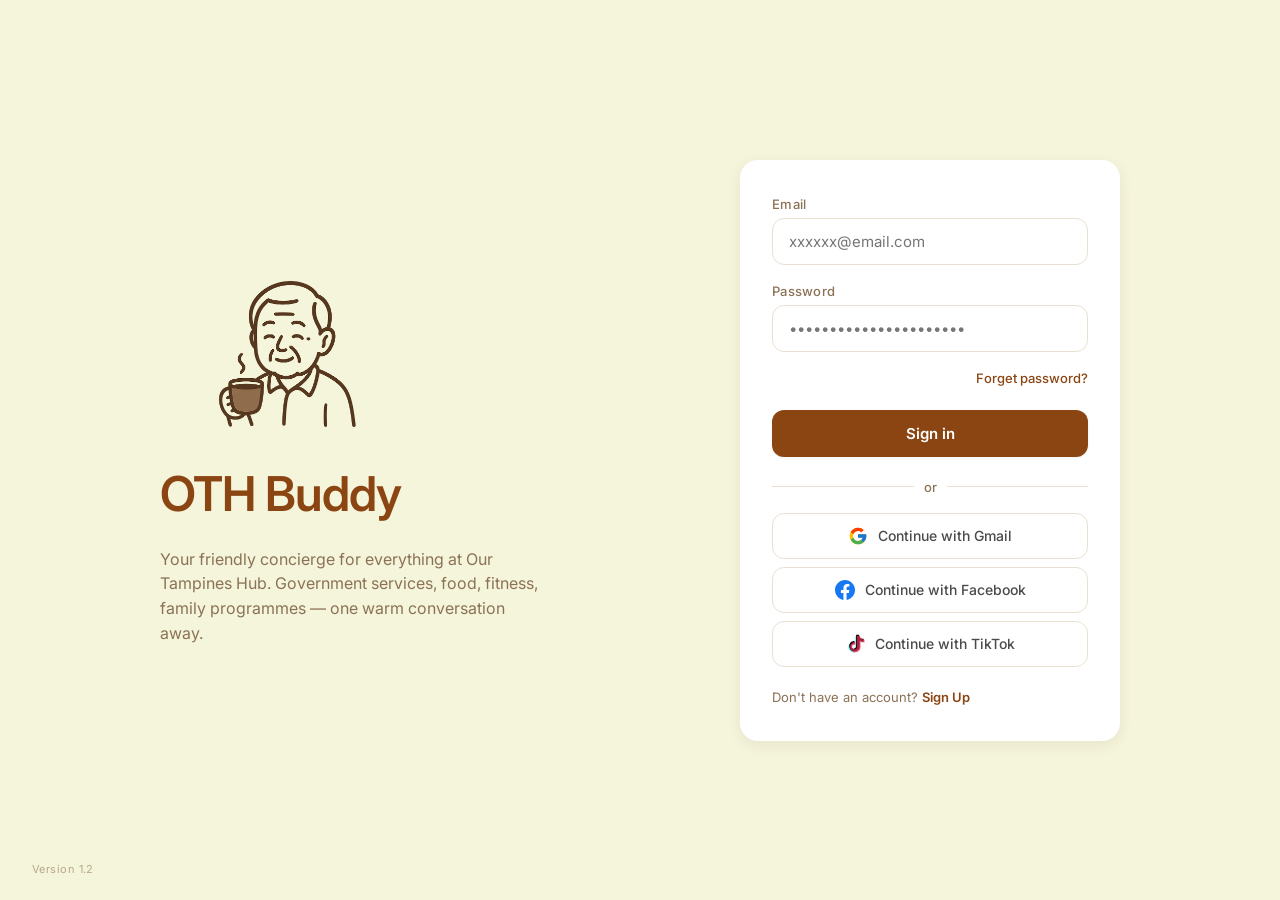
==== commit d4c06ecb: "Backend + UI merged with AI chatbot" ====
--- a/my-kopi-kaki-app/index.html
+++ b/my-kopi-kaki-app/index.html
@@ -10,6 +10,23 @@
     <link rel="stylesheet" href="styles.css">
 </head>
 <body>
+    <!-- Site top navigation. Sticky on desktop ≥900px, hidden on mobile and
+         during onboarding (signin / welcome / interests). showPage() in
+         script.js toggles body.app-shell to drive visibility. -->
+    <header class="site-header" aria-label="OTH Buddy primary navigation">
+        <a class="site-brand" href="#" onclick="event.preventDefault(); showPage('home-page')">
+            <img src="images/mykopikaki.png" alt="" class="site-brand-mark">
+            <span class="site-brand-name">OTH Buddy</span>
+        </a>
+        <nav class="site-nav">
+            <a class="site-nav-link" href="#" onclick="event.preventDefault(); showPage('home-page')" data-page-target="home-page">Home</a>
+            <a class="site-nav-link" href="#" onclick="event.preventDefault(); showPage('companion-page')" data-page-target="companion-page">Buddy</a>
+            <a class="site-nav-link" href="#" onclick="event.preventDefault(); showPage('calendar-page')" data-page-target="calendar-page">Events</a>
+            <a class="site-nav-link" href="#" onclick="event.preventDefault(); showPage('directory-page')" data-page-target="directory-page">Directory</a>
+        </nav>
+        <div class="site-account" aria-label="Signed in">A</div>
+    </header>
+
     <!-- Sign In Page -->
     <div id="signin-page" class="page active">
         <div class="container">
@@ -529,6 +546,12 @@
     <div id="companion-page" class="page">
         <div class="buddy-container">
             <div class="buddy-header">
+                <button type="button"
+                        id="buddyVoiceToggle"
+                        class="buddy-voice-toggle"
+                        onclick="toggleBuddyVoiceOutput()"
+                        aria-pressed="true"
+                        aria-label="Buddy speaks replies — tap to mute">🔊</button>
                 <div class="buddy-avatar-circle">🤖</div>
                 <h2 class="buddy-greeting" data-translate="buddyGreeting">Hi! I'm Buddy</h2>
                 <p class="buddy-tagline" data-translate="buddyTagline">How can I help you today?</p>
--- a/my-kopi-kaki-app/styles.css
+++ b/my-kopi-kaki-app/styles.css
@@ -79,67 +79,71 @@
 
 .home-container .enhanced-slideshow-container {
     flex: 0 0 auto;
-    height: 280px;
+    height: 380px;
 }
 
 /* Things to do at Tampines Hub */
 .things-to-do-section {
     display: flex;
     flex-direction: column;
-    gap: 12px;
+    gap: 10px;
 }
 
 .things-to-do-section .section-title {
-    font-size: 18px;
-    color: #8B4513;
-    margin: 0;
+    font-size: 16px;
+    color: var(--color-muted);
+    font-weight: 600;
+    margin: 4px 0 2px;
     text-align: left;
+    letter-spacing: 0.01em;
 }
 
 .news-slideshow-wrapper .section-title {
-    font-size: 18px;
-    color: #8B4513;
+    font-size: 20px;
+    color: var(--color-heading);
+    font-weight: 600;
     margin: 0 0 14px 0;
-    text-align: center;
+    text-align: left;
+    letter-spacing: -0.01em;
 }
 
 .things-grid {
     display: grid;
-    grid-template-columns: repeat(3, 1fr);
-    gap: 10px;
+    grid-template-columns: repeat(4, 1fr);
+    gap: 8px;
 }
 
 .thing-card {
-    background: #FFF;
-    border-radius: 14px;
-    padding: 14px 8px;
+    background: var(--color-surface);
+    border-radius: var(--radius-md);
+    padding: 10px 6px;
     display: flex;
     flex-direction: column;
     align-items: center;
     justify-content: center;
-    gap: 6px;
+    gap: 4px;
     text-align: center;
-    box-shadow: 0 4px 12px rgba(139, 69, 19, 0.10);
-    cursor: pointer;
-    transition: transform 0.2s ease, box-shadow 0.2s ease;
-    aspect-ratio: 1 / 1;
+    box-shadow: var(--shadow-sm);
+    cursor: pointer;
+    transition: transform 0.15s ease, box-shadow 0.15s ease;
+    min-height: 76px;
 }
 
 .thing-card:hover {
-    transform: translateY(-2px);
-    box-shadow: 0 8px 20px rgba(139, 69, 19, 0.18);
+    transform: translateY(-1px);
+    box-shadow: var(--shadow-md);
 }
 
 .thing-card .thing-icon {
-    font-size: 32px;
+    font-size: 22px;
     line-height: 1;
 }
 
 .thing-card .thing-label {
-    font-size: 11px;
-    font-weight: 600;
-    color: #4A4A4A;
-    line-height: 1.2;
+    font-size: 10.5px;
+    font-weight: 600;
+    color: var(--color-text);
+    line-height: 1.15;
 }
 
 .thing-food { background: linear-gradient(135deg, #FFF5E1, #FFE4B5); }
@@ -2686,4 +2690,290 @@
     display: inline-flex;
     align-items: center;
     justify-content: center;
+}
+
+/* ===== Buddy voice-output toggle (top-right of buddy-header) ===== */
+.buddy-header {
+    position: relative;
+}
+
+.buddy-voice-toggle {
+    position: absolute;
+    top: 0;
+    right: 0;
+    width: 38px;
+    height: 38px;
+    border-radius: var(--radius-pill);
+    border: 1.5px solid var(--color-divider);
+    background: var(--color-surface);
+    color: var(--color-brand);
+    font-size: 18px;
+    line-height: 1;
+    cursor: pointer;
+    display: flex;
+    align-items: center;
+    justify-content: center;
+    box-shadow: var(--shadow-sm);
+    transition: background-color 0.15s ease, transform 0.1s ease, border-color 0.15s ease;
+}
+
+.buddy-voice-toggle:hover {
+    background: var(--color-brand-soft);
+    border-color: #C9A27D;
+}
+
+.buddy-voice-toggle:active {
+    transform: scale(0.95);
+}
+
+.buddy-voice-toggle.is-muted {
+    background: #F3E6D8;
+    color: var(--color-muted);
+    border-color: var(--color-divider);
+}
+
+/* ===== Site header / desktop top nav ===== */
+.site-header {
+    display: none;  /* default: hidden on mobile + during onboarding */
+    align-items: center;
+    justify-content: space-between;
+    gap: 24px;
+    padding: 14px 32px;
+    background: rgba(255, 252, 246, 0.92);
+    backdrop-filter: blur(10px);
+    -webkit-backdrop-filter: blur(10px);
+    border-bottom: 1px solid var(--color-divider);
+    position: sticky;
+    top: 0;
+    z-index: 100;
+}
+
+body.app-shell .site-header {
+    /* Only show once the user is past the onboarding flow */
+    display: none;  /* still hidden on mobile, overridden in desktop @media */
+}
+
+.site-brand {
+    display: flex;
+    align-items: center;
+    gap: 10px;
+    text-decoration: none;
+    color: var(--color-heading);
+    font-family: inherit;
+}
+
+.site-brand-mark {
+    width: 36px;
+    height: 36px;
+    object-fit: contain;
+    border-radius: 8px;
+}
+
+.site-brand-name {
+    font-size: 18px;
+    font-weight: 700;
+    letter-spacing: -0.01em;
+    color: var(--color-heading);
+}
+
+.site-nav {
+    display: flex;
+    gap: 4px;
+    flex-wrap: wrap;
+    justify-content: center;
+}
+
+.site-nav-link {
+    text-decoration: none;
+    color: var(--color-muted);
+    padding: 9px 16px;
+    border-radius: var(--radius-md);
+    font-weight: 500;
+    font-size: 14.5px;
+    letter-spacing: 0.01em;
+    transition: background-color 0.15s ease, color 0.15s ease;
+}
+
+.site-nav-link:hover {
+    background: var(--color-brand-soft);
+    color: var(--color-heading);
+}
+
+.site-nav-link.is-active {
+    color: var(--color-brand);
+    background: var(--color-brand-soft);
+}
+
+.site-account {
+    width: 36px;
+    height: 36px;
+    border-radius: 50%;
+    background: var(--color-brand);
+    color: #FFF;
+    font-weight: 700;
+    font-size: 14px;
+    display: flex;
+    align-items: center;
+    justify-content: center;
+    flex-shrink: 0;
+}
+
+/* ===== Desktop layout (≥ 900 px): website-style polish ===== */
+@media (min-width: 900px) {
+    body.app-shell .site-header {
+        display: flex;
+    }
+
+    /* Hide the mobile bottom nav on desktop — the top nav takes over */
+    body.app-shell .bottom-nav {
+        display: none;
+    }
+
+    /* Pages on desktop get generous breathing room and centered max-width.
+       Onboarding pages stay vertically centered as before (signin / welcome
+       / interests still use the .container flex-center layout). */
+    body.app-shell .page {
+        padding: 32px 32px 60px;
+    }
+
+    body.app-shell .home-container {
+        max-width: 1080px;
+        padding-bottom: 60px;
+    }
+
+    body.app-shell .home-container .enhanced-slideshow-container {
+        height: 460px;
+    }
+
+    body.app-shell .news-slideshow-wrapper .section-title {
+        font-size: 24px;
+        margin-bottom: 18px;
+    }
+
+    body.app-shell .things-grid {
+        grid-template-columns: repeat(6, 1fr);
+        gap: 10px;
+    }
+
+    body.app-shell .thing-card {
+        min-height: 84px;
+        padding: 12px 6px;
+    }
+
+    body.app-shell .buddy-container {
+        max-width: 820px;
+        padding: 24px 32px;
+        background: var(--color-surface);
+        border-radius: var(--radius-lg);
+        box-shadow: var(--shadow-md);
+    }
+
+    body.app-shell .buddy-messages {
+        padding: 20px 6px;
+        max-height: 60vh;
+    }
+
+    body.app-shell .interests-container,
+    body.app-shell .place-container {
+        max-width: 980px;
+    }
+
+    /* ----- Sign-in: 2-column desktop hero (illustration left, form right) ----- */
+    #signin-page.page {
+        padding: 48px 32px;
+    }
+
+    #signin-page .container {
+        max-width: 960px;
+        height: auto;
+        min-height: calc(100vh - 96px);
+        flex-direction: row;
+        align-items: center;
+        justify-content: space-between;
+        gap: 80px;
+        text-align: left;
+    }
+
+    #signin-page .logo {
+        flex: 1;
+        display: flex;
+        flex-direction: column;
+        align-items: flex-start;
+        gap: 16px;
+        margin: 0;
+    }
+
+    #signin-page .logo-img {
+        width: 260px;
+        height: auto;
+        margin-bottom: 0;
+    }
+
+    #signin-page .app-title {
+        font-size: 48px;
+        margin-bottom: 0;
+        letter-spacing: -0.02em;
+    }
+
+    #signin-page .logo::after {
+        content: "Your friendly concierge for everything at Our Tampines Hub. Government services, food, fitness, family programmes — one warm conversation away.";
+        font-size: 16px;
+        color: var(--color-muted);
+        line-height: 1.55;
+        max-width: 380px;
+        margin-top: 8px;
+    }
+
+    #signin-page .signin-form {
+        flex: 0 0 380px;
+        max-width: 380px;
+        padding: 36px 32px;
+        background: var(--color-surface);
+        border-radius: var(--radius-lg);
+        box-shadow: var(--shadow-md);
+    }
+
+    #signin-page .version {
+        left: 32px;
+        bottom: 24px;
+    }
+
+    /* ----- Welcome page: bigger hero, cards in a row ----- */
+    #welcome-page .container {
+        max-width: 720px;
+        gap: 16px;
+    }
+
+    .welcome-title {
+        font-size: 52px;
+        margin-bottom: 16px;
+    }
+
+    .language-options {
+        max-width: 540px;
+        flex-direction: row;
+        gap: 14px;
+    }
+
+    .language-options .language-btn {
+        flex: 1;
+        font-size: 16px;
+        padding: 18px 12px;
+    }
+
+    /* ----- Interests: tighter grid on desktop ----- */
+    .interests-title {
+        font-size: 32px;
+    }
+}
+
+/* ===== Wide desktop (≥ 1200 px): expand further ===== */
+@media (min-width: 1200px) {
+    body.app-shell .site-header {
+        padding: 16px 56px;
+    }
+
+    body.app-shell .page {
+        padding: 40px 56px 60px;
+    }
 }
